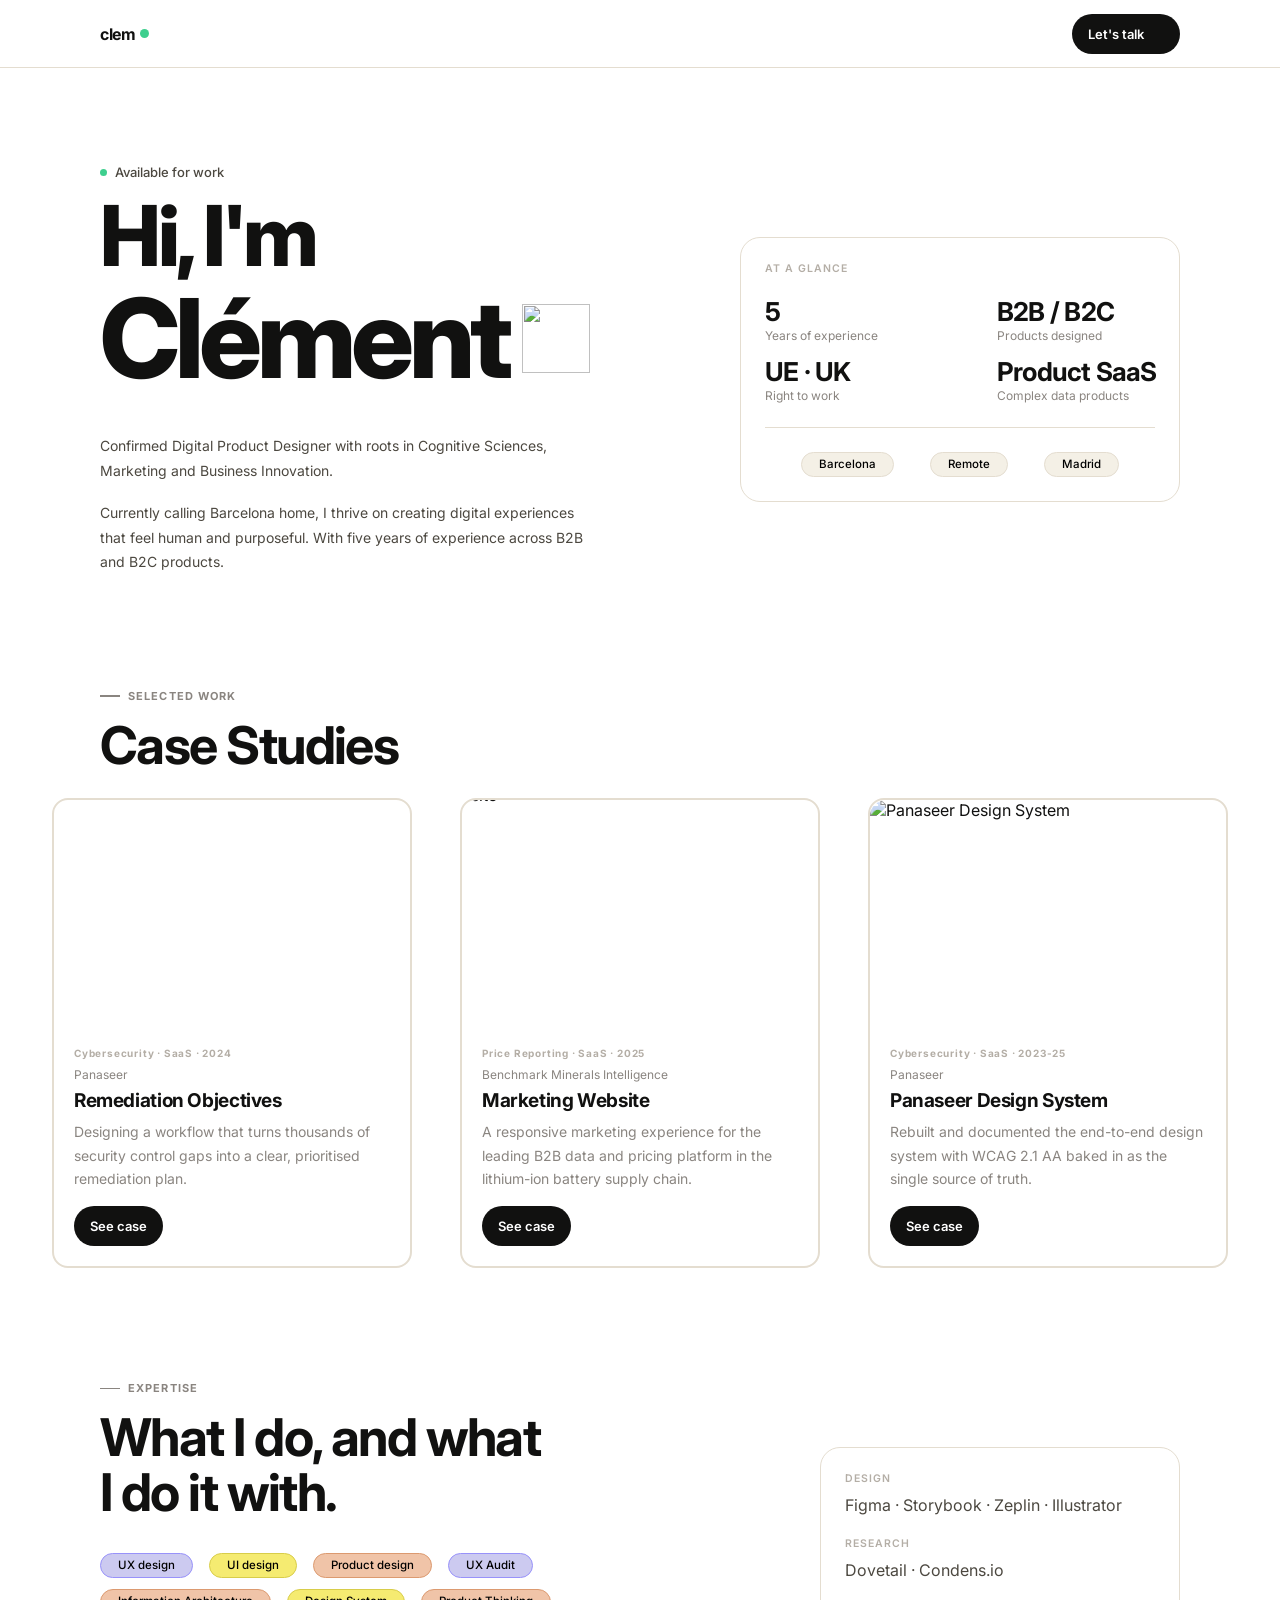
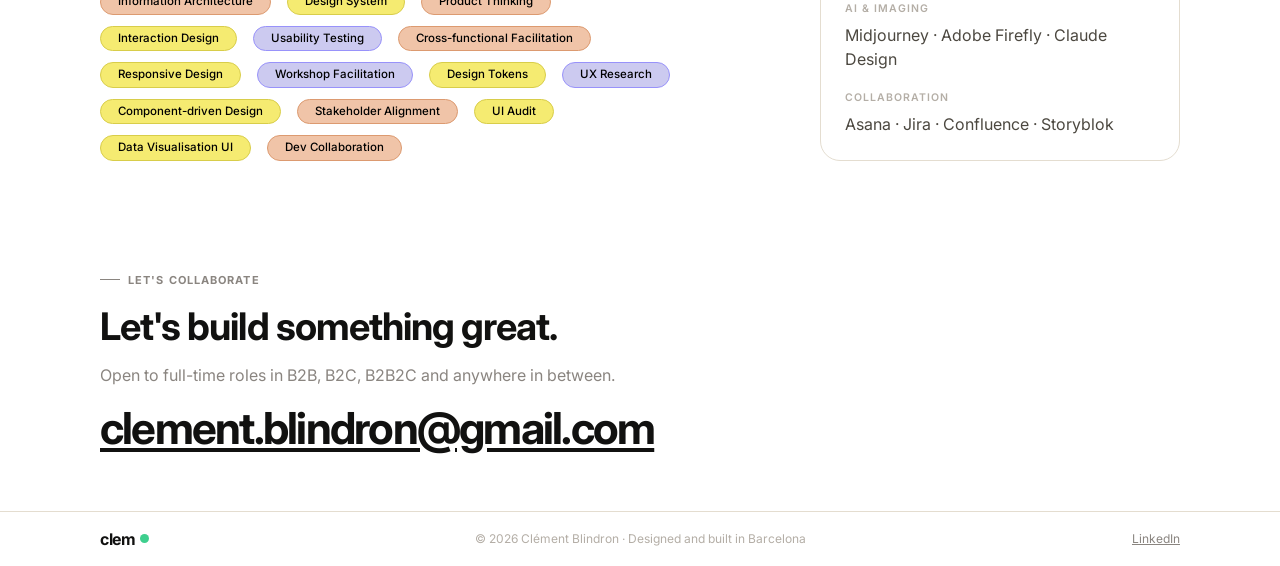
==== index.html @ 83c7fe46 "updates" ====
<!DOCTYPE html>
<html lang="en">
<head>
  <meta charset="UTF-8" />
  <meta name="viewport" content="width=device-width, initial-scale=1.0" />
  <title>Clément Blindron · Product Designer</title>
  <meta name="description" content="Digital Product Designer with 5 years of experience in B2B/B2C products. Based in Barcelona, available for work." />
  <meta name="author" content="Clément Blindron" />
  <!-- OG -->
  <meta property="og:title" content="Clément Blindron · Product Designer" />
  <meta property="og:description" content="Digital Product Designer with roots in Cognitive Sciences, Marketing and Business Innovation." />
  <meta property="og:type" content="website" />
  <link rel="preconnect" href="https://fonts.googleapis.com" />
  <link rel="preconnect" href="https://fonts.gstatic.com" crossorigin />
  <link rel="stylesheet" href="style.css" />
  <style>
    /* ── PAGE-SPECIFIC: HOMEPAGE ──────────────────────────── */

    /* ── HERO 1 ─────────────────────────────────────────── */
    .hero-1 {
      width: 100%;
      display: flex;
      justify-content: center;
      align-items: center;
      padding: 96px var(--pad-h) 56px;
    }
    .hero-1-content {
      display: flex;
      align-items: center;
      gap: 142px;
      width: 100%;
      max-width: var(--max-w);
    }
    .hero-1-text {
      display: flex;
      flex-direction: column;
      gap: 48px;
      max-width: 498px;
      min-width: 498px;
      flex-shrink: 0;
    }
    .hero-name-block {
      display: flex;
      flex-direction: column;
      gap: 17px;
    }
    .hero-hi {
      font-size: 84px;
      font-weight: 800;
      letter-spacing: -3.4px;
      line-height: 0.92;
      color: var(--text-primary);
    }
    .hero-name-row {
      display: flex;
      align-items: center;
      gap: 8px; /* Figma: gap-[8px] at desktop + 1280px (nodes 334:1653, 55:575) */
    }
    .hero-name {
      font-size: 110px;
      font-weight: 800;
      letter-spacing: -5px;
      line-height: 0.86;
      color: var(--text-primary);
    }
    .hero-body {
      display: flex;
      flex-direction: column;
      gap: 17px;
      font-size: 14px;
      font-weight: 400;
      line-height: 1.78;
      color: var(--text-secondary);
    }

    /* ── HERO 2: CASE STUDIES ──────────────────────────────── */
    .hero-2 {
      width: 100%;
      display: flex;
      justify-content: center;
      align-items: center;
      padding: var(--pad-v) var(--pad-h);
      min-height: 694px;
    }
    .hero-2-content {
      display: flex;
      flex-direction: column;
      gap: 16px;
      width: 100%;
      max-width: var(--max-w);
    }
    .section-title-large {
      font-size: 52px;
      font-weight: 700;
      letter-spacing: -1.56px;
      line-height: 1.05;
      color: var(--text-primary);
    }
    .case-studies-cards {
      display: flex;
      gap: 48px;
      align-items: flex-start;
      flex-wrap: nowrap;     /* 3 cards on one row at desktop */
      margin-top: 8px;
      /* Bleed the 1176px card row (3×360 + 2×48) symmetrically
         beyond the 1080px text max-width — matches Figma layout */
      margin-left: -48px;
      margin-right: -48px;
    }

    /* ── HERO 3: EXPERTISE ─────────────────────────────────── */
    .hero-3 {
      width: 100%;
      display: flex;
      justify-content: center;
      align-items: flex-end;
      padding: var(--pad-v) var(--pad-h);
      min-height: 457px;
    }
    .hero-3-content {
      display: flex;
      align-items: flex-end;
      justify-content: space-between;
      gap: 48px;
      flex-wrap: wrap;
      width: 100%;
      max-width: var(--max-w);
    }
    .expertise-left {
      display: flex;
      flex-direction: column;
      gap: 32px;
      max-width: 600px;
      min-width: 360px;
      flex: 1 0 0;
    }
    .expertise-title-block {
      display: flex;
      flex-direction: column;
      gap: 16px;
    }
    .expertise-heading {
      font-size: 52px;
      font-weight: 700;
      letter-spacing: -1.56px;
      line-height: 1.05;
      color: var(--text-primary);
    }
    .chips-cluster {
      display: flex;
      flex-wrap: wrap;
      gap: 11px 16px;
    }

    /* ── HERO 4: CTA ───────────────────────────────────────── */
    .hero-4 {
      width: 100%;
      display: flex;
      justify-content: center;
      align-items: center;
      padding: var(--pad-v) var(--pad-h);
      min-height: 291px;
      background: var(--bg);
    }
    .hero-4-content {
      display: flex;
      flex-direction: column;
      gap: 16px;
      max-width: 1081px;
      width: 100%;
    }
    .hero-cta-heading {
      font-size: 38px;
      font-weight: 700;
      letter-spacing: -0.95px;
      color: var(--text-primary);
    }
    .hero-cta-sub {
      font-size: 16px;
      font-weight: 400;
      color: var(--text-muted);
    }
    .hero-cta-email {
      font-size: 44px;
      font-weight: 700;
      letter-spacing: -1.76px;
      color: var(--text-primary);
      text-decoration: underline;
      text-underline-offset: 4px;
      transition: opacity 0.2s;
    }
    .hero-cta-email:hover { opacity: 0.65; }

    /* ── 768px — case study cards: horizontal scroll carousel ─ */
    /* Figma: 3 cards × 360px + 2 gaps × 48px = 1176px total   */
    /* Bleed-scroll: cards overflow section padding on both ends */
    @media (max-width: 768px) {
      .hero-2 { overflow-x: hidden; }
      .case-studies-cards {
        flex-direction: row !important;
        flex-wrap: nowrap !important;
        width: auto !important;
        margin-left:  calc(-1 * var(--pad-h)) !important;
        margin-right: calc(-1 * var(--pad-h)) !important;
        padding: 0 var(--pad-h) 8px !important;
        overflow-x: auto !important;
        -webkit-overflow-scrolling: touch;
        scrollbar-width: none;
        gap: 48px !important;
      }
      .case-studies-cards::-webkit-scrollbar { display: none; }
      .project-card {
        flex: 0 0 360px !important;
        width: 360px !important;
        min-width: unset !important;
        max-width: unset !important;
      }
    }

    /* ── ≤600px — reset cards back to stacked column (mobile) ─ */
    @media (max-width: 600px) {
      .hero-2 { overflow-x: visible; }
      .case-studies-cards {
        flex-direction: column !important;
        flex-wrap: wrap !important;
        overflow-x: visible !important;
        margin-left: 0 !important;
        margin-right: 0 !important;
        padding: 0 !important;
        gap: 48px !important; /* Figma node 145:4066 */
      }
      .project-card {
        flex: none !important;
        width: 100% !important;
        min-width: unset !important;
        max-width: 100% !important;
      }
    }

    /* ── Tablet overrides ──────────────────────────────────── */
    @media (max-width: 1024px) {
      .hero-1 { padding: 64px var(--pad-h) 48px; }
      .hero-1-content { flex-direction: column; gap: 40px; }
      .hero-1-text { max-width: 100%; min-width: unset; flex-shrink: 1; }
      .hero-hi  { font-size: 64px; }
      .hero-name { font-size: 80px; }
      /* max-width 440px — not screen-wide (Figma 768px spec) */
      .glance-card { width: 100%; max-width: 440px; min-width: 360px; }
      .hero-2, .hero-3, .hero-4 { min-height: unset; }
      .hero-3-content { flex-direction: column; align-items: flex-start; }
      .expertise-left { max-width: 100%; }
      /* max-width 440px — not screen-wide (Figma 768px spec) */
      .skills-card { width: 100%; max-width: 440px; min-width: 360px; }
      .expertise-heading { font-size: 38px; }
      .section-title-large { font-size: 38px; }
      /* CTA section — matches Figma tablet node (280-6078) */
      .hero-cta-heading { font-size: 28px; }
      .hero-cta-email   { font-size: 28px; letter-spacing: -1.12px; }
    }

    @media (max-width: 600px) {
      .hero-1 { padding: 48px 24px 40px; }
      .hero-2, .hero-3, .hero-4 { padding-left: 24px; padding-right: 24px; }
      .hero-hi  { font-size: 48px; letter-spacing: -2px; }
      .hero-name { font-size: 64px; letter-spacing: -3px; }
      .hero-cta-email { font-size: 24px; letter-spacing: -1.76px; }
      .hero-cta-heading { font-size: 28px; }
      .section-title-large { font-size: 32px; }
      .expertise-heading { font-size: 32px; }
    }

    /* ── Phone (≤ 402px) — CTA heading matches email at 24px ─ */
    /* Figma node 145:4137 */
    @media (max-width: 402px) {
      .hero-cta-heading { font-size: 24px; letter-spacing: -0.95px; }
      .hero-cta-email   { font-size: 24px; letter-spacing: -1.76px; }
    }

    /* ── Hero name — full vs short (Figma: "Clem" at ≤768px) ── */
    .hero-name-short { display: none; }
    @media (max-width: 768px) {
      .hero-name-long  { display: none; }
      .hero-name-short { display: inline; }
      /* Tighter gap at tablet/mobile — Figma nodes 145:4027, 280:5970: gap-[16px] */
      .hero-name-row { gap: 16px; }
      /* Extra pt-16px wrapper present in Figma at tablet/mobile — node 457:9919 */
      .hero-online { padding-top: calc(22.857px + 16px); }
    }

    /* ── Hero Online indicator — image-based component ──────── */
    /* Figma: 80×80px container, p-22.857px, inner image 68.571px */
    /* Nodes 334:1653 (desktop), 55:575 (1280), 145:4027 (tablet), 280:5970 (mobile) */
    @keyframes hero-online-pulse {
      0%, 100% { opacity: 1;    transform: scale(1); }
      50%       { opacity: 0.85; transform: scale(1.04); }
    }
    .hero-online {
      width: 80px;
      height: 80px;
      padding: 22.857px;
      display: flex;
      align-items: center;
      justify-content: center;
      flex-shrink: 0;
      animation: hero-online-pulse 2.5s ease-in-out infinite;
    }
    .hero-online__inner {
      position: relative;
      width: 68.571px;
      height: 68.571px;
      flex-shrink: 0;
    }
    .hero-online__inner img {
      position: absolute;
      inset: 0;
      width: 100%;
      height: 100%;
      display: block;
      max-width: none;
    }
  </style>
</head>
<body>
  <div class="page-wrapper">

    <!-- ═══════════════════════════════════════════════════ HEADER -->
    <header class="site-header">
      <div class="header-inner">
        <a href="index.html" class="logo">
          clem
          <span class="logo-dot" aria-hidden="true"></span>
        </a>
        <a href="mailto:clement.blindron@gmail.com" class="btn-cta">
          Let's talk
          <img class="arrow-icon" src="https://www.figma.com/api/mcp/asset/349dc878-f32c-4fcf-86f8-975a71416065" alt="" aria-hidden="true" />
        </a>
      </div>
    </header>

    <!-- ═══════════════════════════════════════════════ HERO 1 -->
    <section class="hero-1" aria-label="Introduction">
      <div class="hero-1-content">

        <!-- Left: Name + bio -->
        <div class="hero-1-text">
          <div class="hero-name-block">
            <div class="available-dot">
              <span class="available-dot__circle" aria-hidden="true"></span>
              <span class="available-dot__text">Available for work</span>
            </div>
            <p class="hero-hi">Hi, I'm</p>
            <div class="hero-name-row">
              <h1 class="hero-name" aria-label="Clément">
                <span class="hero-name-long"  aria-hidden="true">Clément</span><span class="hero-name-short" aria-hidden="true">Clem</span>
              </h1>
              <div class="hero-online" aria-hidden="true">
                <div class="hero-online__inner">
                  <img src="https://www.figma.com/api/mcp/asset/9937507d-0aaf-481f-8093-10424ef861a6" alt="" />
                </div>
              </div>
            </div>
          </div>
          <div class="hero-body">
            <p>Confirmed Digital Product Designer with roots in Cognitive Sciences, Marketing and Business Innovation.</p>
            <p>Currently calling Barcelona home, I thrive on creating digital experiences that feel human and purposeful. With five years of experience across B2B and B2C products.</p>
          </div>
        </div>

        <!-- Right: At a glance card -->
        <div class="glance-card" role="complementary" aria-label="At a glance">
          <div>
            <p class="glance-card__label">At a glance</p>
          </div>
          <div class="glance-card__stats">
            <div>
              <div class="glance-stat">
                <span class="glance-stat__value">5</span>
                <span class="glance-stat__label">Years of experience</span>
              </div>
              <div class="glance-stat glance-stat--wide" style="margin-top:16px;">
                <span class="glance-stat__value">UE · UK</span>
                <span class="glance-stat__label">Right to work</span>
              </div>
            </div>
            <div>
              <div class="glance-stat">
                <span class="glance-stat__value">B2B / B2C</span>
                <span class="glance-stat__label">Products designed</span>
              </div>
              <div class="glance-stat" style="margin-top:16px; width:158px;">
                <span class="glance-stat__value">Product SaaS</span>
                <span class="glance-stat__label">Complex data products</span>
              </div>
            </div>
          </div>
          <div class="glance-card__divider" aria-hidden="true"></div>
          <div class="glance-card__locations">
            <span class="chip chip--neutral">Barcelona</span>
            <span class="chip chip--neutral">Remote</span>
            <span class="chip chip--neutral">Madrid</span>
          </div>
        </div>

      </div>
    </section>

    <!-- ════════════════════════════════════════════ HERO 2: CASE STUDIES -->
    <section class="hero-2" aria-label="Case studies">
      <div class="hero-2-content">
        <div class="section-label">
          <span class="rule" aria-hidden="true"></span>
          <span>Selected Work</span>
        </div>
        <h2 class="section-title-large">Case Studies</h2>
        <div class="case-studies-cards">

          <!-- Card 1: Remediation Objectives -->
          <a href="remediation.html" class="project-card" aria-label="View Remediation Objectives case study">
            <div class="project-card__thumb project-card__thumb--zoom-rem">
              <img src="https://www.figma.com/api/mcp/asset/09cb75fc-0529-451d-9caa-139558b177b0"
                   alt="Remediation Objectives — Panaseer dashboard UI" loading="lazy" />
            </div>
            <div class="project-card__body">
              <p class="project-card__tag">Cybersecurity · SaaS · 2024</p>
              <p class="project-card__company">Panaseer</p>
              <h3 class="project-card__title">Remediation Objectives</h3>
              <p class="project-card__desc">Designing a workflow that turns thousands of security control gaps into a clear, prioritised remediation plan.</p>
              <div class="project-card__cta">
                <span class="btn-see-case">See case</span>
              </div>
            </div>
          </a>

          <!-- Card 2: BMI Marketing Website -->
          <a href="bmi.html" class="project-card" aria-label="View Benchmark Mineral Intelligence case study">
            <div class="project-card__thumb project-card__thumb--zoom-bmi">
              <img src="https://www.figma.com/api/mcp/asset/4e9725f4-896f-419d-b420-4db07662e819"
                   alt="Benchmark Mineral Intelligence — marketing website" loading="lazy" />
            </div>
            <div class="project-card__body">
              <p class="project-card__tag">Price Reporting · SaaS · 2025</p>
              <p class="project-card__company">Benchmark Minerals Intelligence</p>
              <h3 class="project-card__title">Marketing Website</h3>
              <p class="project-card__desc">A responsive marketing experience for the leading B2B data and pricing platform in the lithium-ion battery supply chain.</p>
              <div class="project-card__cta">
                <span class="btn-see-case">See case</span>
              </div>
            </div>
          </a>

          <!-- Card 3: Panaseer Design System -->
          <a href="#" class="project-card" aria-label="Panaseer Design System — coming soon">
            <div class="project-card__thumb">
              <img src="https://www.figma.com/api/mcp/asset/70d9cff3-1306-4cf8-af7f-ea0b4b6aa13c"
                   alt="Panaseer Design System" loading="lazy" />
            </div>
            <div class="project-card__body">
              <p class="project-card__tag">Cybersecurity · SaaS · 2023-25</p>
              <p class="project-card__company">Panaseer</p>
              <h3 class="project-card__title">Panaseer Design System</h3>
              <p class="project-card__desc">Rebuilt and documented the end-to-end design system with WCAG 2.1 AA baked in as the single source of truth.</p>
              <div class="project-card__cta">
                <span class="btn-see-case">See case</span>
              </div>
            </div>
          </a>

        </div>
      </div>
    </section>

    <!-- ════════════════════════════════════════════ HERO 3: EXPERTISE -->
    <section class="hero-3" aria-label="Expertise and skills">
      <div class="hero-3-content expertise-content">

        <!-- Left: Title + Chips -->
        <div class="expertise-left">
          <div class="expertise-title-block">
            <div class="section-label">
              <span class="rule" aria-hidden="true"></span>
              <span>Expertise</span>
            </div>
            <h2 class="expertise-heading">What I do, and what<br>I do it with.</h2>
          </div>
          <div class="chips-cluster" role="list" aria-label="Skills">
            <span class="chip chip--purple" role="listitem">UX design</span>
            <span class="chip chip--yellow" role="listitem">UI design</span>
            <span class="chip chip--orange" role="listitem">Product design</span>
            <span class="chip chip--purple" role="listitem">UX Audit</span>
            <span class="chip chip--orange" role="listitem">Information Architecture</span>
            <span class="chip chip--yellow" role="listitem">Design System</span>
            <span class="chip chip--orange" role="listitem">Product Thinking</span>
            <span class="chip chip--yellow" role="listitem">Interaction Design</span>
            <span class="chip chip--purple" role="listitem">Usability Testing</span>
            <span class="chip chip--orange" role="listitem">Cross-functional Facilitation</span>
            <span class="chip chip--yellow" role="listitem">Responsive Design</span>
            <span class="chip chip--purple" role="listitem">Workshop Facilitation</span>
            <span class="chip chip--yellow" role="listitem">Design Tokens</span>
            <span class="chip chip--purple" role="listitem">UX Research</span>
            <span class="chip chip--yellow" role="listitem">Component-driven Design</span>
            <span class="chip chip--orange" role="listitem">Stakeholder Alignment</span>
            <span class="chip chip--yellow" role="listitem">UI Audit</span>
            <span class="chip chip--yellow" role="listitem">Data Visualisation UI</span>
            <span class="chip chip--orange" role="listitem">Dev Collaboration</span>
          </div>
        </div>

        <!-- Right: Tools card -->
        <div class="skills-card" role="complementary" aria-label="Design tools">
          <div class="skills-card__group">
            <p class="skills-card__group-label">Design</p>
            <p class="skills-card__group-value">Figma · Storybook · Zeplin · Illustrator</p>
          </div>
          <div class="skills-card__group">
            <p class="skills-card__group-label">Research</p>
            <p class="skills-card__group-value">Dovetail · Condens.io</p>
          </div>
          <div class="skills-card__group">
            <p class="skills-card__group-label">AI &amp; Imaging</p>
            <p class="skills-card__group-value">Midjourney · Adobe Firefly · Claude Design</p>
          </div>
          <div class="skills-card__group">
            <p class="skills-card__group-label">Collaboration</p>
            <p class="skills-card__group-value">Asana · Jira · Confluence · Storyblok</p>
          </div>
        </div>

      </div>
    </section>

    <!-- ════════════════════════════════════════════ HERO 4: CTA -->
    <section class="hero-4" aria-label="Contact">
      <div class="hero-4-content">
        <div class="section-label">
          <span class="rule" aria-hidden="true"></span>
          <span>Let's Collaborate</span>
        </div>
        <p class="hero-cta-heading">Let's build something great.</p>
        <p class="hero-cta-sub">Open to full-time roles in B2B, B2C, B2B2C and anywhere in between.</p>
        <a href="mailto:clement.blindron@gmail.com" class="hero-cta-email">clement.blindron@gmail.com</a>
      </div>
    </section>

    <!-- ═══════════════════════════════════════════════════ FOOTER -->
    <footer class="site-footer">
      <div class="footer-inner">
        <div class="logo">
          clem
          <span class="logo-dot" aria-hidden="true"></span>
        </div>
        <p class="footer-copy">© 2026 Clément Blindron · Designed and built in Barcelona</p>
        <a href="https://www.linkedin.com/in/clement-blindron/" class="footer-link" target="_blank" rel="noopener noreferrer">LinkedIn</a>
      </div>
    </footer>

  </div><!-- /page-wrapper -->
</body>
</html>
---- style.css ----
/* ============================================================
   CLEMENT BLINDRON — PORTFOLIO 2026
   Shared Stylesheet · All pages
   ============================================================ */

/* ── Google Fonts ─────────────────────────────────────────── */
@import url('https://fonts.googleapis.com/css2?family=Inter:wght@300;400;500;600;700;800;900&family=Montserrat:wght@400;700&display=swap');

/* ── CSS Reset ────────────────────────────────────────────── */
*, *::before, *::after { box-sizing: border-box; margin: 0; padding: 0; }
html { -webkit-text-size-adjust: 100%; }
body { font-family: 'Inter', sans-serif; background: #fff; color: #111110; -webkit-font-smoothing: antialiased; }
img, video { display: block; max-width: 100%; }
a { color: inherit; text-decoration: none; }
button { border: none; background: none; cursor: pointer; font-family: inherit; }
ul, ol { list-style: none; }

/* ── Design Tokens ────────────────────────────────────────── */
:root {
  /* Base */
  --bg:          #ffffff;
  --bg-warm:     #f7f5f0;
  --bg-light:    #f8f8f8;
  --bg-chip:     #f4f0e6;
  --bg-dark:     #13151d;
  --bg-darker:   #201e26;
  --bg-code:     #242424;

  /* Text */
  --text-primary:   #111110;
  --text-secondary: #4c4840;
  --text-muted:     #8a8580;
  --text-faint:     #b4aea6;
  --text-white:     #ffffff;

  /* Borders */
  --border:        #e4ddd0;
  --border-light:  #e6e6e6;
  --border-medium: #e5e5e5;

  /* Accent */
  --color-gold:   #cea864;
  --color-blue:   #4f7eff;
  --blue-bg:      #e5ecff;
  --blue-border:  #6d94ff;
  --bmi-gold:     #fcbd00;

  /* Skill chips */
  --chip-purple-bg:     #cccaf0;
  --chip-purple-border: #9892fa;
  --chip-yellow-bg:     #f5eb71;
  --chip-yellow-border: #d8cd4a;
  --chip-orange-bg:     #f0c4a8;
  --chip-orange-border: #dc9a70;

  /* Typography */
  --font: 'Inter', sans-serif;
  --font-montserrat: 'Montserrat', sans-serif;

  /* Layout */
  --max-w:         1080px;
  --pad-h:         180px;
  --pad-v:         56px;
  --header-h:      68px;
  --footer-h:      55px;

  /* Animation */
  --ease-card:     cubic-bezier(0.4, 0, 0.2, 1);
  --dur-card:      2s;
}

/* ── Shared Layout ────────────────────────────────────────── */
.page-wrapper {
  display: flex;
  flex-direction: column;
  min-height: 100vh;
  background: var(--bg);
}

.content-container {
  width: 100%;
  max-width: calc(var(--max-w) + var(--pad-h) * 2);
  margin: 0 auto;
  padding: 0 var(--pad-h);
}

.inner {
  max-width: var(--max-w);
  width: 100%;
  margin: 0 auto;
}

/* ── Section Label ────────────────────────────────────────── */
.section-label {
  display: flex;
  align-items: center;
  gap: 8px;
}
.section-label .rule {
  width: 20px;
  height: 1.5px;
  background: var(--text-muted);
  flex-shrink: 0;
}
.section-label span {
  font-size: 11px;
  font-weight: 700;
  letter-spacing: 1.1px;
  color: var(--text-muted);
  text-transform: uppercase;
}

/* ── HEADER ──────────────────────────────────────────────── */
.site-header {
  position: sticky;
  top: 0;
  z-index: 100;
  width: 100%;
  height: var(--header-h);
  background: var(--bg);
  border-bottom: 1px solid var(--border);
  display: flex;
  align-items: center;
  justify-content: center;
  padding: 0 var(--pad-h);
}
.header-inner {
  display: flex;
  align-items: center;
  justify-content: space-between;
  width: 100%;
  max-width: 1080px;
}
.logo {
  display: flex;
  align-items: center;
  gap: 4px;
  font-size: 16px;
  font-weight: 700;
  letter-spacing: -0.32px;
  color: var(--text-primary);
  text-decoration: none;
}
@keyframes dot-pulse {
  0%   { box-shadow: 0 0 0 0   rgba(62, 207, 142, 0.55); }
  65%  { box-shadow: 0 0 0 6px rgba(62, 207, 142, 0.00); }
  100% { box-shadow: 0 0 0 0   rgba(62, 207, 142, 0.00); }
}

.logo-dot {
  width: 9px;
  height: 9px;
  border-radius: 50%;
  background: #3ecf8e; /* teal green — Figma Online indicator Default: size-[9px] */
  flex-shrink: 0;
  animation: dot-pulse 2s ease-out infinite;
}

/* ── CTA Button ──────────────────────────────────────────── */
.btn-cta {
  display: inline-flex;
  align-items: center;
  gap: 4px;
  height: 40px;
  padding: 8px 16px;
  background: var(--text-primary);
  color: #fff;
  font-size: 13px;
  font-weight: 600;
  border-radius: 48px;
  text-decoration: none;
  white-space: nowrap;
  transition: opacity 0.2s;
}
.btn-cta:hover { opacity: 0.85; }
.btn-cta svg { flex-shrink: 0; }

/* Arrow icon in CTA */
.btn-cta .arrow-icon {
  width: 16px;
  height: 16px;
}

/* ── FOOTER ──────────────────────────────────────────────── */
.site-footer {
  width: 100%;
  height: var(--footer-h);
  background: var(--bg);
  border-top: 1px solid var(--border);
  display: flex;
  align-items: center;
  justify-content: center;
  padding: 0 var(--pad-h);
}
.footer-inner {
  display: flex;
  align-items: center;
  justify-content: space-between;
  width: 100%;
  max-width: var(--max-w);
}
.footer-copy {
  font-size: 12px;
  color: var(--text-faint);
}
.footer-link {
  font-size: 12px;
  color: var(--text-muted);
  text-decoration: underline;
}
.footer-link:hover { color: var(--text-primary); }

/* ── Project Card (Homepage) ──────────────────────────────── */
.project-card {
  display: flex;
  flex-direction: column;
  width: 360px;
  min-width: 360px;
  max-width: 360px;
  border: 2px solid var(--border);
  border-radius: 16px;
  background: var(--bg);
  overflow: hidden;
  text-decoration: none;
  transition: transform 0.25s, box-shadow 0.25s;
  flex-shrink: 0;
}
.project-card:hover {
  transform: translateY(-4px);
  box-shadow: 0 12px 32px rgba(17,17,16,0.08);
}
.project-card__thumb {
  width: 100%;
  height: 231px;
  position: relative;
  overflow: hidden;
  flex-shrink: 0;
  border-radius: 16px 16px 0 0;
}
.project-card__thumb img {
  width: 100%;
  height: 100%;
  object-fit: cover;
  display: block;
}
/* Zoom variant — Remediation card (node 87-953) */
.project-card__thumb--zoom-rem img {
  position: absolute;
  width: 109.51%;
  height: 133.43%;
  max-width: none;
  left: -4.76%;
  top: -22.51%;
}
/* Zoom variant — BMI card (node 87-953) */
.project-card__thumb--zoom-bmi img {
  position: absolute;
  width: 112.88%;
  height: 130.74%;
  max-width: none;
  left: -6.44%;
  top: -15.15%;
}
.project-card__body {
  display: flex;
  flex-direction: column;
  gap: 8px;
  padding: 0 20px 20px;
}
.project-card__tag {
  font-size: 10px;
  font-weight: 700;
  letter-spacing: 0.8px;
  color: var(--text-faint);
  margin-top: 16px;
}
.project-card__company {
  font-size: 12px;
  font-weight: 400;
  color: var(--text-muted);
}
.project-card__title {
  font-size: 19px;
  font-weight: 700;
  letter-spacing: -0.38px;
  line-height: 1.2;
  color: var(--text-primary);
}
.project-card__desc {
  font-size: 14px;
  font-weight: 400;
  line-height: 1.65;
  color: var(--text-muted);
}
.project-card__cta {
  margin-top: 8px;
}
.btn-see-case {
  display: inline-flex;
  align-items: center;
  height: 40px;
  padding: 8px 16px;
  background: var(--text-primary);
  color: #fff;
  font-size: 13px;
  font-weight: 600;
  border-radius: 48px;
  transition: opacity 0.2s;
}
.btn-see-case:hover { opacity: 0.85; }

/* ── Skill Chips ──────────────────────────────────────────── */
.chip {
  display: inline-flex;
  align-items: center;
  justify-content: center;
  padding: 6px 17px;
  border-radius: 70px;
  font-size: 11.5px;
  font-weight: 500;
  white-space: nowrap;
  line-height: 1;
}
.chip--neutral { background: var(--bg-chip); border: 1px solid var(--border); color: #000; }
.chip--purple  { background: var(--chip-purple-bg); border: 1px solid var(--chip-purple-border); color: #000; }
.chip--yellow  { background: var(--chip-yellow-bg); border: 1px solid var(--chip-yellow-border); color: #000; }
.chip--orange  { background: var(--chip-orange-bg); border: 1px solid var(--chip-orange-border); color: #000; }

/* ── At a Glance Card ────────────────────────────────────── */
.glance-card {
  background: var(--bg);
  border: 1px solid var(--border);
  border-radius: 20px;
  padding: 24px;
  display: flex;
  flex-direction: column;
  gap: 24px;
  max-width: 440px;
  min-width: 360px;
  flex: 1 0 0;
}
.glance-card__label {
  font-size: 10.5px;
  font-weight: 600;
  letter-spacing: 1px;
  color: var(--text-faint);
  text-transform: uppercase;
}
.glance-card__stats {
  display: flex;
  justify-content: space-between;
}
.glance-stat {
  display: flex;
  flex-direction: column;
  gap: 3px;
  width: 120px;
}
.glance-stat--wide { width: 132px; }
.glance-stat__value {
  font-size: 26px;
  font-weight: 700;
  letter-spacing: -0.78px;
  color: var(--text-primary);
  line-height: 1;
  white-space: nowrap; /* prevent wrapping on short values like "Product SaaS" */
}
.glance-stat__label {
  font-size: 12px;
  font-weight: 400;
  color: var(--text-muted);
}
.glance-card__divider {
  width: 100%;
  height: 1px;
  background: var(--border);
}
.glance-card__locations {
  display: flex;
  align-items: center;
  justify-content: center;
  gap: 36px;
}

/* ── Skills Info Card ────────────────────────────────────── */
.skills-card {
  background: var(--bg);
  border: 1px solid var(--border);
  border-radius: 20px;
  padding: 24px;
  max-width: 440px;
  min-width: 360px;
  width: 360px;
}
.skills-card__group {
  display: flex;
  flex-direction: column;
  gap: 8px;
  margin-bottom: 20px;
}
.skills-card__group:last-child { margin-bottom: 0; }
.skills-card__group-label {
  font-size: 10.5px;
  font-weight: 600;
  letter-spacing: 1px;
  color: var(--text-faint);
  text-transform: uppercase;
}
.skills-card__group-value {
  font-size: 16px;
  font-weight: 400;
  color: var(--text-secondary);
  line-height: 1.5;
}

/* ── Case Study Header (dark) ────────────────────────────── */
.case-header {
  width: 100%;
  padding: 48px var(--pad-h) 0;
  display: flex;
  align-items: center;
  justify-content: center;
}
.case-header__inner {
  display: flex;
  align-items: center;
  justify-content: space-between;
  width: 100%;
  max-width: var(--max-w);
  height: 212px;
}
.case-header__text { display: flex; flex-direction: column; flex-shrink: 0; }
.case-header__meta {
  font-size: 14px;
  font-weight: 400;
  opacity: 0.45;
  letter-spacing: 0.56px;
  color: #fff;
  margin-bottom: 4px;
}
.case-header__title {
  font-size: 48px;
  font-weight: 700;
  color: #fff;
  line-height: 1.1;
  max-width: 559px;
}
.case-header__subtitle {
  font-size: 16px;
  font-weight: 400;
  opacity: 0.6;
  line-height: 1.7;
  color: #fff;
  max-width: 559px;
  margin-top: 8px;
}
.case-header__thumb {
  flex-shrink: 0;
  width: 374px;
  height: 232px;
  overflow: hidden;
  border-radius: 8px;
}
.case-header__thumb img {
  width: 100%;
  height: 100%;
  object-fit: cover;
}

/* ── Meta Bar ────────────────────────────────────────────── */
.meta-bar {
  width: 100%;
  background: var(--bg-light);
  border-bottom: 1px solid var(--border-medium);
  padding: 24px var(--pad-h);
  display: flex;
  justify-content: center;
}
.meta-bar__inner {
  display: flex;
  align-items: flex-start;
  justify-content: space-between;
  width: 100%;
  max-width: var(--max-w);
  gap: 24px;
}
.meta-item {
  display: flex;
  flex-direction: column;
  gap: 4px;
}
.meta-item__label {
  font-size: 11px;
  font-weight: 400;
  letter-spacing: 0.88px;
  color: #888;
  text-transform: uppercase;
}
.meta-item__value {
  font-size: 13px;
  font-weight: 700;
  color: #1a1a1a;
  line-height: 1.4;
}

/* ── Case Section ────────────────────────────────────────── */
.case-section {
  width: 100%;
  padding: var(--pad-v) var(--pad-h);
  display: flex;
  flex-direction: column;
  align-items: center;
}
.case-section--warm { background: var(--bg-warm); }
.case-section--dark { background: var(--bg-dark); }
.case-section--darker { background: var(--bg-darker); }
.case-section--code { background: var(--bg-code); }
.case-section__inner {
  width: 100%;
  max-width: var(--max-w);
}

/* ── Section Heading ────────────────────────────────────── */
.section-heading {
  display: flex;
  flex-direction: column;
  gap: 16px;
  margin-bottom: 32px;
}
.section-heading--sm { margin-bottom: 24px; }
.section-heading h2 {
  font-size: 32px;
  font-weight: 800;
  letter-spacing: -0.48px;
  line-height: 1.2;
  color: #1a1a1a;
}
.section-heading h2.dark { color: #fff; }
.section-heading p {
  font-size: 16px;
  font-weight: 400;
  line-height: 1.7;
  color: #444;
  max-width: 800px;
}
.section-heading p.dark { color: rgba(255,255,255,0.75); }
.section-heading__spacer { height: 16px; }

/* ── Carousel (Expandable Cards) ─────────────────────────── */
.carousel {
  display: flex;
  gap: 16px;
  align-items: flex-start;
  width: 100%;
}

.carousel-card {
  background: var(--bg);
  border: 1px solid var(--border-light);
  border-radius: 12px;
  overflow: hidden;
  flex: 1 0 0;
  min-width: 258px;
  max-width: 360px;
  cursor: pointer;
  transition: box-shadow 0.3s;
  position: relative;
}
.carousel-card:hover { box-shadow: 0 4px 16px rgba(0,0,0,0.07); }
.carousel-card.is-open {
  max-width: 632px;
  flex: 2 0 0;
}

/* Card header (always visible) */
.carousel-card__header {
  padding: 24px 16px 0;
}
.carousel-card__num {
  font-size: 32px;
  font-weight: 800;
  line-height: 1;
  color: var(--color-blue);
  margin-bottom: 10px;
}
.carousel-card__title {
  font-size: 15px;
  font-weight: 700;
  color: #1a1a1a;
  margin-bottom: 10px;
  white-space: nowrap;
}
.carousel-card__desc {
  font-size: 12px;
  font-weight: 400;
  line-height: 1.55;
  color: #737373;
  /* collapsed: show only ~3 lines */
  display: -webkit-box;
  -webkit-line-clamp: 4;
  -webkit-box-orient: vertical;
  overflow: hidden;
  transition: -webkit-line-clamp var(--dur-card) var(--ease-card);
}
.carousel-card.is-open .carousel-card__desc {
  -webkit-line-clamp: unset;
  overflow: visible;
}
.carousel-card__toggle {
  display: flex;
  justify-content: flex-end;
  padding: 10px 16px 16px;
}
.carousel-card__plus {
  width: 22px;
  height: 22px;
  flex-shrink: 0;
  position: relative;
  border-radius: 50%;
  background: #111110;
  display: flex;
  align-items: center;
  justify-content: center;
  transition: transform var(--dur-card) var(--ease-card), background 0.3s;
}
.carousel-card__plus::before,
.carousel-card__plus::after {
  content: '';
  position: absolute;
  background: #fff;
  border-radius: 2px;
}
.carousel-card__plus::before { width: 10px; height: 1.5px; }
.carousel-card__plus::after  { width: 1.5px; height: 10px; }
.carousel-card.is-open .carousel-card__plus {
  transform: rotate(45deg);
}

/* Expandable content area */
.carousel-card__expand {
  display: grid;
  grid-template-rows: 0fr;
  transition: grid-template-rows var(--dur-card) var(--ease-card);
  overflow: hidden;
}
.carousel-card.is-open .carousel-card__expand {
  grid-template-rows: 1fr;
}
.carousel-card__expand-inner {
  overflow: hidden;
  padding: 0 16px;
  opacity: 0;
  transform: translateY(8px);
  transition: opacity var(--dur-card) var(--ease-card), transform var(--dur-card) var(--ease-card);
}
.carousel-card.is-open .carousel-card__expand-inner {
  opacity: 1;
  transform: translateY(0);
  padding-bottom: 24px;
}
.carousel-card__expand-inner img {
  width: 100%;
  border-radius: 8px;
  border: 1px solid var(--border-light);
  margin-bottom: 16px;
  display: block;
}
.carousel-card__expand-inner img:last-child { margin-bottom: 0; }

/* Crazy 8s card images */
.crazy8-grid {
  display: flex;
  flex-wrap: wrap;
  gap: 27px;
}
.crazy8-img-wrap {
  width: 277.75px;
  border-radius: 32px;
  overflow: hidden;
  background: #f8f8f8;
  aspect-ratio: 273/200;
  flex-shrink: 0;
}
.crazy8-img-wrap img {
  width: 100%;
  height: 100%;
  object-fit: cover;
  border: none;
  border-radius: 0;
  margin: 0;
}

/* Perspectives cards inside Crazy 8s */
.perspectives-label {
  font-size: 14px;
  font-weight: 700;
  color: #1a1a1a;
  text-decoration: underline;
  line-height: 1.55;
  margin: 24px 0 16px;
}
.perspective-card {
  background: var(--blue-bg);
  border: 1px solid var(--blue-border);
  border-radius: 14px;
  padding: 16px 24px;
  margin-bottom: 16px;
}
.perspective-card:last-child { margin-bottom: 0; }
.perspective-card__header {
  display: flex;
  align-items: center;
  gap: 8px;
  margin-bottom: 8px;
}
.perspective-card__icon {
  width: 20px;
  height: 20px;
  border-radius: 100px;
  background: #90a9ec;
  display: flex;
  align-items: center;
  justify-content: center;
  font-size: 10px;
  flex-shrink: 0;
}
.perspective-card__title {
  font-size: 16px;
  font-weight: 700;
  color: #1a1a1a;
}
.perspective-card__text {
  font-size: 14px;
  font-weight: 400;
  line-height: 1.7;
  color: #333;
}

/* ── Result Cards ────────────────────────────────────────── */
.result-cards {
  display: flex;
  gap: 17px;
  width: 100%;
}
.result-card {
  flex: 1 0 0;
  min-width: 258px;
  max-width: 360px;
  background: var(--bg);
  border: 1px solid var(--border-light);
  border-radius: 12px;
  padding: 24px 16px;
  display: flex;
  flex-direction: column;
  gap: 8px;
  align-items: center;
  text-align: center;
}
.result-card__value {
  font-size: 32px;
  font-weight: 800;
  line-height: 1;
  color: var(--color-gold);
}
.result-card__title {
  font-size: 15px;
  font-weight: 700;
  color: #1a1a1a;
}
.result-card__desc {
  font-size: 12px;
  font-weight: 400;
  line-height: 1.55;
  color: #737373;
}

/* ── Browser Mockup ──────────────────────────────────────── */
.browser-frame {
  width: 100%;
  border: 2px solid #000;
  border-radius: 12px;
  overflow: hidden;
  background: #242424;
}
.browser-frame__bar {
  height: 36px;
  background: #242424;
  display: flex;
  align-items: center;
  gap: 0;
  padding: 0 14px;
  flex-shrink: 0;
  position: relative;
}
.browser-frame__dots {
  display: flex;
  gap: 8px;
  z-index: 1;
}
.browser-frame__dot {
  width: 10px;
  height: 10px;
  border-radius: 5px;
}
.browser-frame__dot--red   { background: #ff5f57; }
.browser-frame__dot--amber { background: #febc2e; }
.browser-frame__dot--green { background: #28c840; }
.browser-frame__urlbar {
  position: absolute;
  left: 62px;
  right: 14px;
  height: 22px;
  background: #1a1a1a;
  border-radius: 5px;
  display: flex;
  align-items: center;
  padding: 0 10px;
  overflow: hidden;
}
.browser-frame__url {
  font-size: 11px;
  font-weight: 400;
  color: #fff;
  white-space: nowrap;
  overflow: hidden;
  text-overflow: ellipsis;
}
.browser-frame__content {
  width: 100%;
  overflow: hidden;
}
.browser-frame__content img {
  width: 100%;
  display: block;
  border-radius: 0;
  border: none;
  margin: 0;
}
.browser-frame__content--placeholder {
  background: #1e2030;
  min-height: 400px;
  display: flex;
  align-items: center;
  justify-content: center;
}

/* ── Stats Row ───────────────────────────────────────────── */
.stats-row {
  display: flex;
  gap: 48px;
  width: 100%;
}
.stat-item {
  display: flex;
  flex-direction: column;
  gap: 6px;
}
.stat-item__value {
  font-size: 40px;
  font-weight: 800;
  line-height: 1;
  color: var(--text-primary);
  letter-spacing: -1px;
}
.stat-item__label {
  font-size: 14px;
  font-weight: 400;
  color: var(--text-muted);
  line-height: 1.5;
  max-width: 200px;
}

/* ── Persona Cards ───────────────────────────────────────── */
.personas-grid {
  display: grid;
  grid-template-columns: 1fr 1fr;
  gap: 16px;
  width: 100%;
}
.persona-card {
  border-radius: 16px;
  padding: 20px 24px;
  display: flex;
  flex-direction: column;
  gap: 10px;
}
.persona-card--green {
  background: #e3f5ed;
  border: 1px solid #7ac9a3;
}
.persona-card--purple {
  background: var(--blue-bg);
  border: 1px solid var(--blue-border);
}
.persona-card__name {
  font-size: 15px;
  font-weight: 700;
  color: #1a1a1a;
}
.persona-card__role {
  font-size: 11px;
  font-weight: 600;
  color: var(--text-muted);
  letter-spacing: 0.5px;
  text-transform: uppercase;
}
.persona-card__quote {
  font-size: 13px;
  font-weight: 400;
  line-height: 1.65;
  color: #333;
  font-style: italic;
}

/* ── Before/After Toggle ─────────────────────────────────── */
.before-after {
  width: 100%;
  display: flex;
  flex-direction: column;
  gap: 24px;
}
.toggle-row {
  display: flex;
  justify-content: flex-end;
  padding-right: calc(50% - 0px);
}
.toggle-pill {
  display: inline-flex;
  border: 1px solid #000;
  border-radius: 32px;
  padding: 6px;
  gap: 0;
  background: #fff;
}
.toggle-pill button {
  font-size: 16px;
  font-weight: 600;
  width: 79px;
  height: 31px;
  border-radius: 32px;
  display: flex;
  align-items: center;
  justify-content: center;
  color: #13151d;
  transition: background 0.3s, color 0.3s;
}
.toggle-pill button.active {
  background: #1d1d1d;
  color: #fff;
}
.before-after-screens {
  position: relative;
  width: 100%;
}
.before-after-screen {
  width: 100%;
  border: 2px solid #000;
  border-radius: 16px;
  overflow: hidden;
  transition: opacity 0.5s, transform 0.5s;
}
.before-after-screen.hidden {
  display: none;
}
.before-after-screen img {
  width: 100%;
  display: block;
}

/* ── Design System Tabs ──────────────────────────────────── */
.ds-tabs {
  display: flex;
  justify-content: flex-end;
  margin-bottom: 24px;
}
.ds-tabs-pill {
  display: inline-flex;
  align-items: center;
  border: 1px solid #000;
  border-radius: 30px;
  padding: 8px;
  gap: 0;
  background: #fff;
}
.ds-tabs-pill button {
  font-size: 16px;
  font-weight: 600;
  color: #13151d;
  padding: 0 16px;
  height: 31px;
  border-radius: 24px;
  display: flex;
  align-items: center;
  justify-content: center;
  white-space: nowrap;
  transition: background 0.3s, color 0.3s;
}
.ds-tabs-pill button.active {
  background: #1d1d1d;
  color: #fff;
}
.ds-panels { position: relative; width: 100%; }
.ds-panel { display: none; gap: 48px; }
.ds-panel.active { display: flex; }
.ds-panel img { width: 100%; }
.ds-panel__caption {
  font-size: 12px;
  font-style: italic;
  font-weight: 300;
  line-height: 1.55;
  color: #000;
  margin-top: 10px;
}

/* ── Image Grid (2x2) ────────────────────────────────────── */
.img-grid-2x2 {
  display: grid;
  grid-template-columns: 1fr 1fr;
  gap: 16px;
  flex-shrink: 0;
  width: 371px;
  height: 371px;
}
.img-grid-2x2__cell {
  overflow: hidden;
  border-radius: 4px;
}
.img-grid-2x2__cell img {
  width: 100%;
  height: 100%;
  object-fit: cover;
}

/* ── Julius button ───────────────────────────────────────── */
.btn-julius {
  display: inline-flex;
  align-items: center;
  height: 40px;
  padding: 8px 12px 8px 16px;
  background: #111110;
  color: #fff;
  font-size: 13px;
  font-weight: 600;
  border-radius: 48px;
  gap: 4px;
  transition: opacity 0.2s;
}
.btn-julius:hover { opacity: 0.85; }
.btn-julius__figma-icon {
  width: 24px;
  height: 24px;
  display: flex;
  align-items: center;
  justify-content: center;
  padding: 4px;
}

/* ── Learning Cards ──────────────────────────────────────── */
.learnings-grid {
  display: grid;
  grid-template-columns: repeat(3, 1fr);
  gap: 24px;
  width: 100%;
}
.learning-card {
  display: flex;
  flex-direction: column;
  gap: 12px;
}
.learning-card__num {
  font-size: 32px;
  font-weight: 800;
  color: var(--color-blue);
  line-height: 1;
}
.learning-card__title {
  font-size: 15px;
  font-weight: 700;
  color: #1a1a1a;
}
.learning-card__text {
  font-size: 14px;
  font-weight: 400;
  line-height: 1.65;
  color: #737373;
}

/* ── App Feature Cards (BMI) ─────────────────────────────── */
.app-feature-cards {
  display: flex;
  gap: 18px;
  align-items: flex-start;
  width: 100%;
  overflow-x: auto;
  -webkit-overflow-scrolling: touch;
  padding-bottom: 4px;
  scrollbar-width: none;
}
.app-feature-cards::-webkit-scrollbar { display: none; }
.app-feature-card {
  background: #fff;
  border-radius: 9px;
  box-shadow: 1px 1px 2px 0px white, 2px 2px 8px 0px rgba(0,0,0,0.25); /* Figma node 403:9251 */
  padding: 18px;
  flex-shrink: 0;
  width: 357.75px;
  display: flex;
  flex-direction: column;
  gap: 18px;
}
.app-feature-card__num-row {
  display: flex;
  align-items: center;
  gap: 12px;
}
.app-feature-card__num-badge {
  width: 21px;
  height: 21px;
  border-radius: 50%;
  background: #4f7eff;
  display: flex;
  align-items: center;
  justify-content: center;
  font-size: 9px;
  font-weight: 700;
  color: #fff;
  font-family: var(--font-montserrat);
  flex-shrink: 0;
}
.app-feature-card__title {
  font-size: 12px;
  font-weight: 700;
  color: #25262a;
  font-family: var(--font-montserrat);
  white-space: nowrap;
}
.app-feature-card__desc {
  font-size: 12px;
  font-weight: 400;
  line-height: 1.55;
  color: #25262a;
  height: 60px;
  font-family: var(--font-montserrat);
}
.app-feature-card__screen {
  display: flex;
  justify-content: center;
  align-items: center;
}
.app-feature-card__screen img {
  max-width: 100%;
  border-radius: 4px;
}

/* ── Figma Italic Caption ────────────────────────────────── */
.fig-caption {
  font-size: 12px;
  font-weight: 300;
  font-style: italic;
  line-height: 1.55;
  color: #000;
  text-align: center;
  margin-top: 13px;
}

/* ── Research Activity Cards ─────────────────────────────── */
.research-grid {
  display: grid;
  grid-template-columns: repeat(4, 1fr);
  gap: 16px;
  width: 100%;
}
.research-card {
  background: var(--bg);
  border: 1px solid var(--border-light);
  border-radius: 12px;
  padding: 20px 16px;
  display: flex;
  flex-direction: column;
  gap: 10px;
}
.research-card__icon {
  font-size: 20px;
  line-height: 1;
}
.research-card__title {
  font-size: 14px;
  font-weight: 700;
  color: #1a1a1a;
}
.research-card__text {
  font-size: 12px;
  font-weight: 400;
  line-height: 1.65;
  color: #737373;
}

/* ── Impact Stats ────────────────────────────────────────── */
.impact-grid {
  display: flex;
  gap: 24px;
  flex-wrap: wrap;
}
.impact-stat {
  flex: 1 0 0;
  min-width: 180px;
  display: flex;
  flex-direction: column;
  gap: 6px;
}
.impact-stat__value {
  font-size: 40px;
  font-weight: 800;
  line-height: 1;
  color: var(--text-primary);
  letter-spacing: -1px;
}
.impact-stat__label {
  font-size: 12px;
  font-weight: 400;
  color: var(--text-muted);
  line-height: 1.5;
}
.impact-stat__sublabel {
  font-size: 11px;
  font-weight: 400;
  color: var(--text-faint);
  text-transform: uppercase;
  letter-spacing: 0.5px;
}

/* ── Available dot ───────────────────────────────────────── */
.available-dot {
  display: flex;
  align-items: center;
  gap: 8px;
}
.available-dot__circle {
  width: 7px;
  height: 7px;
  border-radius: 50%;
  background: #3ecf8e;
  flex-shrink: 0;
}
.available-dot__text {
  font-size: 13px;
  font-weight: 500;
  color: var(--text-secondary);
}

/* ============================================================
   RESPONSIVE BREAKPOINTS
   ============================================================ */

/* ── Small desktop (≤ 1440px) ───────────────────────────── */
/* Reduces horizontal padding so the 1080px content fits      */
/* within a 1280px viewport. At 1440px, max-width + flex      */
/* centering keep the visual offset identical (180px).        */
@media (max-width: 1440px) {
  :root {
    --pad-h: 100px;
  }
  .site-header,
  .site-footer { padding: 0 100px; }
}

/* ── Tablet (≤ 1024px) ───────────────────────────────────── */
@media (max-width: 1024px) {
  :root {
    --pad-h: 32px;
    --pad-v: 48px;
  }

  .site-header,
  .site-footer { padding: 0 32px; }

  /* Homepage hero layout */
  .hero-1-content { flex-direction: column !important; gap: 40px !important; }
  .hero-1-text { max-width: 100% !important; min-width: unset !important; }
  /* Card constrained to its natural max-width — not screen-wide (Figma 768px) */
  .glance-card { max-width: 440px; min-width: 360px; width: 100%; }

  /* Case studies cards */
  .case-studies-cards { flex-wrap: wrap !important; gap: 24px !important; margin-left: 0 !important; margin-right: 0 !important; }
  .project-card { min-width: 280px; width: calc(50% - 12px); max-width: unset; }

  /* Hero 3 (expertise) */
  .expertise-content { flex-direction: column !important; }
  /* Card constrained to its natural max-width — not screen-wide (Figma 768px) */
  .skills-card { max-width: 440px; min-width: 360px; width: 100%; }

  /* Case study header */
  .case-header__thumb { display: none; }
  .case-header__title { font-size: 36px; }

  /* Carousel */
  .carousel { flex-wrap: wrap; }
  .carousel-card, .carousel-card.is-open { max-width: 100%; min-width: unset; flex: 1 0 calc(50% - 8px); }

  /* BMI specific */
  .img-grid-2x2 { width: 280px; height: 280px; }
  .result-cards { flex-wrap: wrap; }
  .result-card { min-width: calc(50% - 9px); }
}

/* ── Mobile (≤ 600px) ────────────────────────────────────── */
@media (max-width: 600px) {
  :root {
    --pad-h: 20px;
    --pad-v: 40px;
    --header-h: 60px;
  }

  .site-header,
  .site-footer { padding: 0 20px; }

  /* Typography scale */
  .hero-name { font-size: 72px !important; letter-spacing: -3px !important; }
  .hero-hi   { font-size: 60px !important; }
  .hero-cta-email { font-size: 28px !important; letter-spacing: -0.7px !important; }
  .section-title-large { font-size: 38px !important; }
  .case-header__title { font-size: 28px; }

  /* Cards */
  .project-card { width: 100%; min-width: unset; max-width: 100%; }
  .case-studies-cards { flex-direction: column !important; align-items: stretch !important; }
  .project-card__thumb { height: 200px; border-radius: 16px 16px 0 0; }

  /* Carousel */
  .carousel { flex-direction: column; }
  .carousel-card, .carousel-card.is-open { max-width: 100%; min-width: unset; flex: none; width: 100%; }

  /* Stats */
  .stats-row { flex-wrap: wrap; gap: 24px; }
  .impact-grid { flex-direction: column; }

  /* Research grid */
  .research-grid { grid-template-columns: 1fr 1fr; }
  .learnings-grid { grid-template-columns: 1fr; }
  .result-cards { flex-direction: column; }
  .result-card { min-width: unset; max-width: 100%; }

  /* Personas */
  .personas-grid { grid-template-columns: 1fr; }

  /* BMI */
  .img-grid-2x2 { display: none; }
  .meta-bar__inner { flex-wrap: wrap; gap: 20px; }

  /* Footer — stack: logo → LinkedIn → copyright */
  .footer-inner { flex-direction: column; gap: 16px; text-align: center; align-items: center; }
  .site-footer { height: auto; padding: 18px 24px; }
  .footer-link { order: 2; }
  .footer-copy  { order: 3; }

  /* Before/after */
  .toggle-row { padding-right: 0; justify-content: center; }

  /* DS tabs */
  .ds-tabs { justify-content: center; }
  .ds-tabs-pill button { font-size: 13px; padding: 0 10px; }
}

/* ── Phone (≤ 402px) ─────────────────────────────────────── */
@media (max-width: 402px) {
  :root {
    --pad-h: 24px;
  }
  .site-header { padding: 0 24px; }
  /* Footer keeps vertical padding — Figma node 284:8850: py-18px px-24px */
  .site-footer { height: auto; padding: 18px 24px; }
}

/* ── Print / no-motion ───────────────────────────────────── */
@media (prefers-reduced-motion: reduce) {
  :root { --dur-card: 0.01ms; }
  *, *::before, *::after { transition-duration: 0.01ms !important; animation-duration: 0.01ms !important; }
}
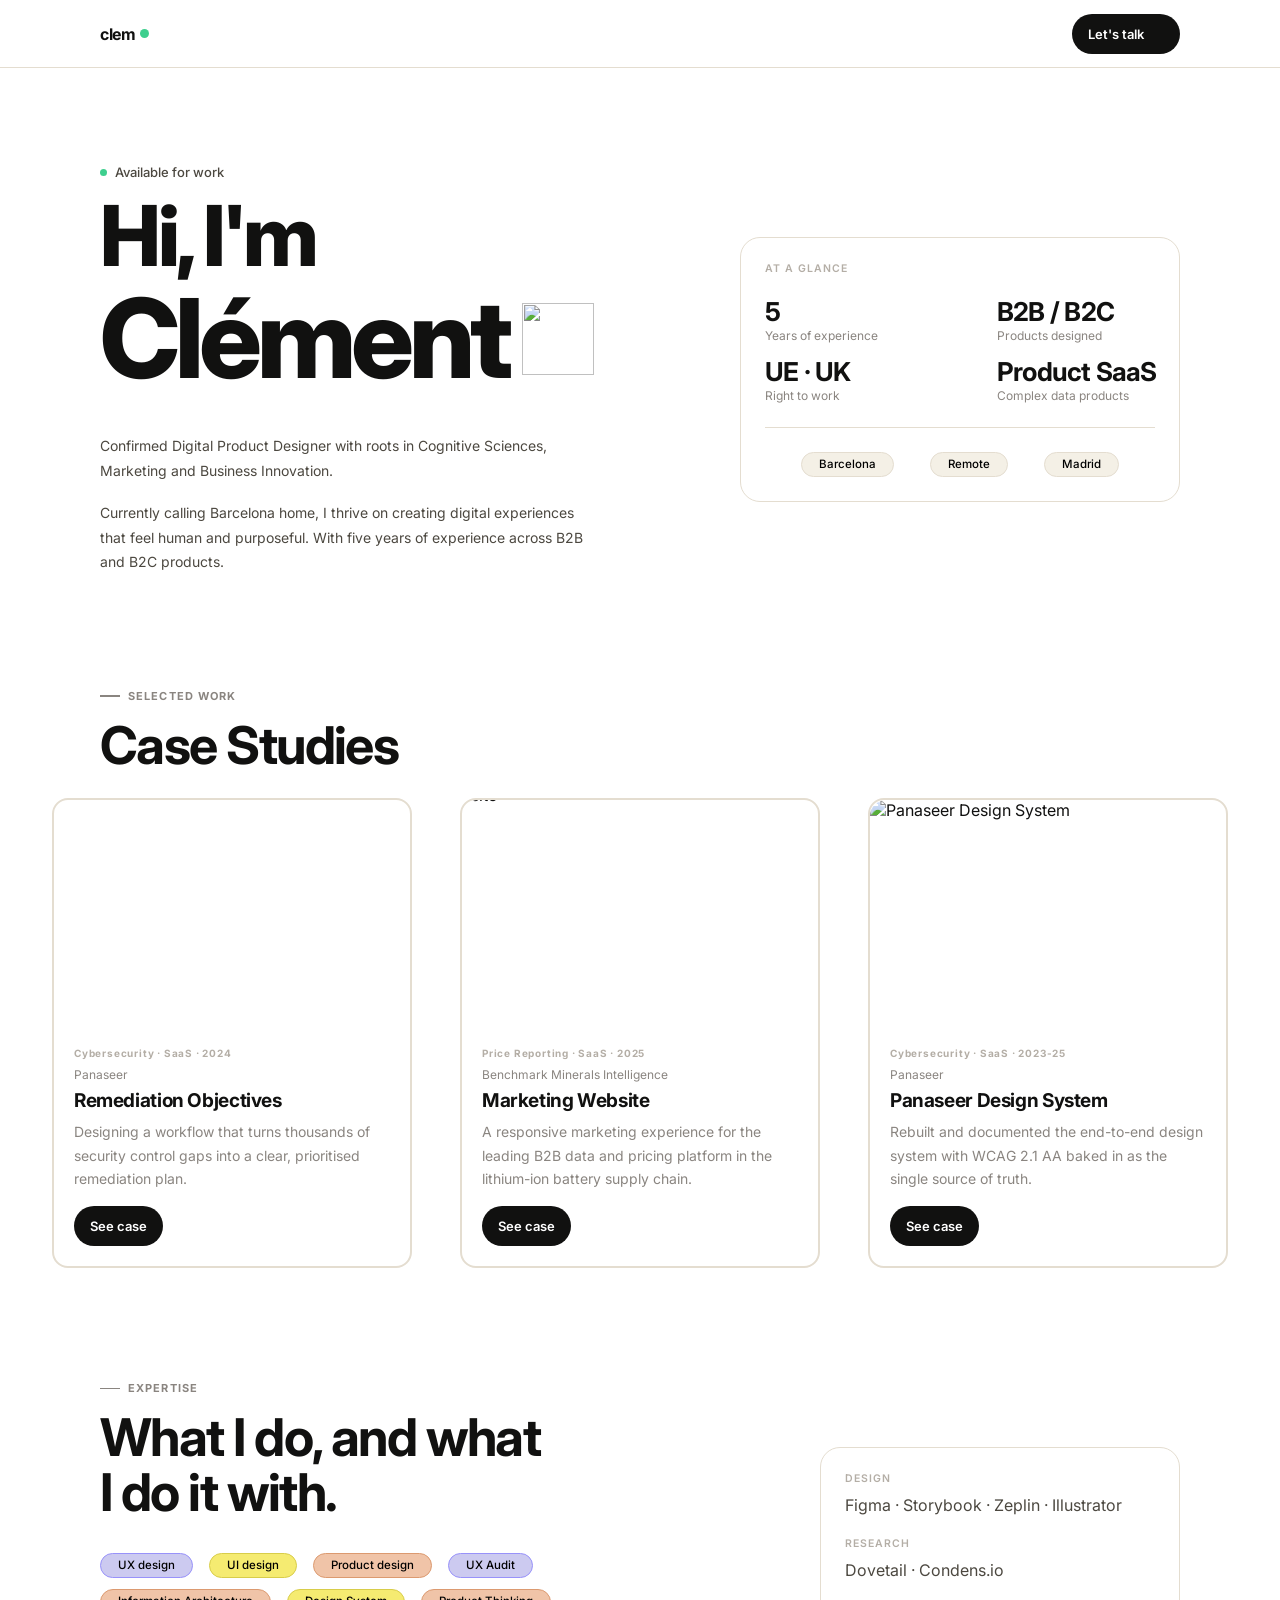
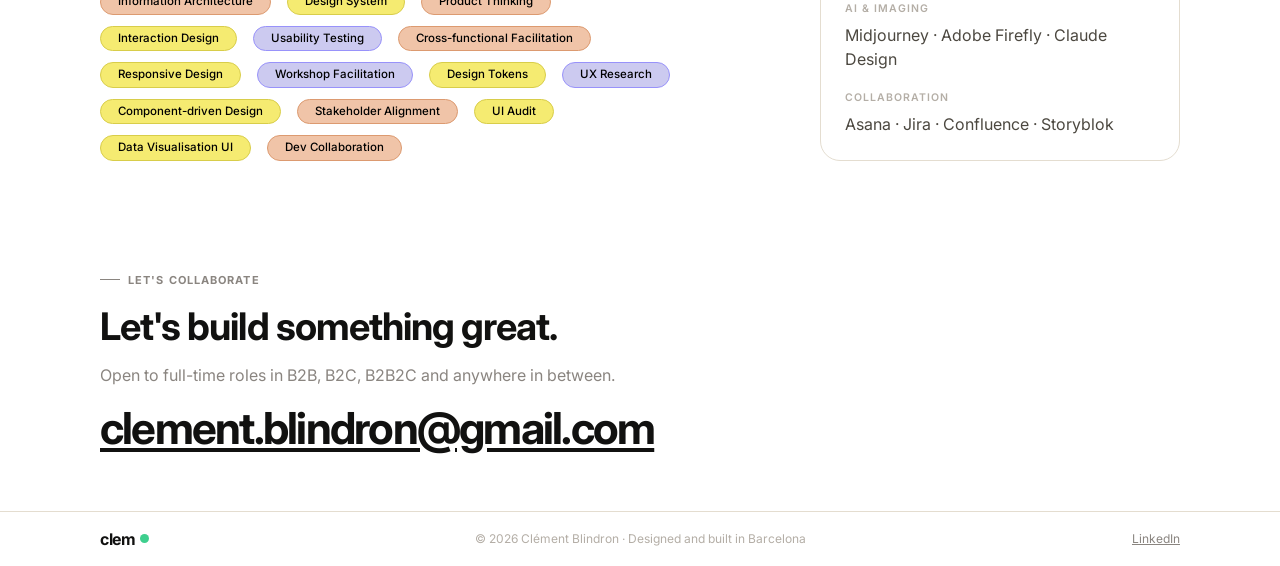
==== commit b4da9081: "Update index.html" ====
--- a/index.html
+++ b/index.html
@@ -284,20 +284,20 @@
       /* Tighter gap at tablet/mobile — Figma nodes 145:4027, 280:5970: gap-[16px] */
       .hero-name-row { gap: 16px; }
       /* Extra pt-16px wrapper present in Figma at tablet/mobile — node 457:9919 */
-      .hero-online { padding-top: calc(22.857px + 16px); }
+      .hero-online { padding-top: calc(24px + 16px); }
     }
 
     /* ── Hero Online indicator — image-based component ──────── */
-    /* Figma: 80×80px container, p-22.857px, inner image 68.571px */
+    /* Figma: 84×84px container, p-24px, inner image 72px */
     /* Nodes 334:1653 (desktop), 55:575 (1280), 145:4027 (tablet), 280:5970 (mobile) */
     @keyframes hero-online-pulse {
       0%, 100% { opacity: 1;    transform: scale(1); }
       50%       { opacity: 0.85; transform: scale(1.04); }
     }
     .hero-online {
-      width: 80px;
-      height: 80px;
-      padding: 22.857px;
+      width: 84px;
+      height: 84px;
+      padding: 24px;
       display: flex;
       align-items: center;
       justify-content: center;
@@ -306,8 +306,8 @@
     }
     .hero-online__inner {
       position: relative;
-      width: 68.571px;
-      height: 68.571px;
+      width: 72px;
+      height: 72px;
       flex-shrink: 0;
     }
     .hero-online__inner img {
@@ -355,7 +355,7 @@
               </h1>
               <div class="hero-online" aria-hidden="true">
                 <div class="hero-online__inner">
-                  <img src="https://www.figma.com/api/mcp/asset/9937507d-0aaf-481f-8093-10424ef861a6" alt="" />
+                  <img src="https://www.figma.com/api/mcp/asset/af84a6e6-c3a7-47a4-a8a8-978354a0c2a9" alt="" />
                 </div>
               </div>
             </div>
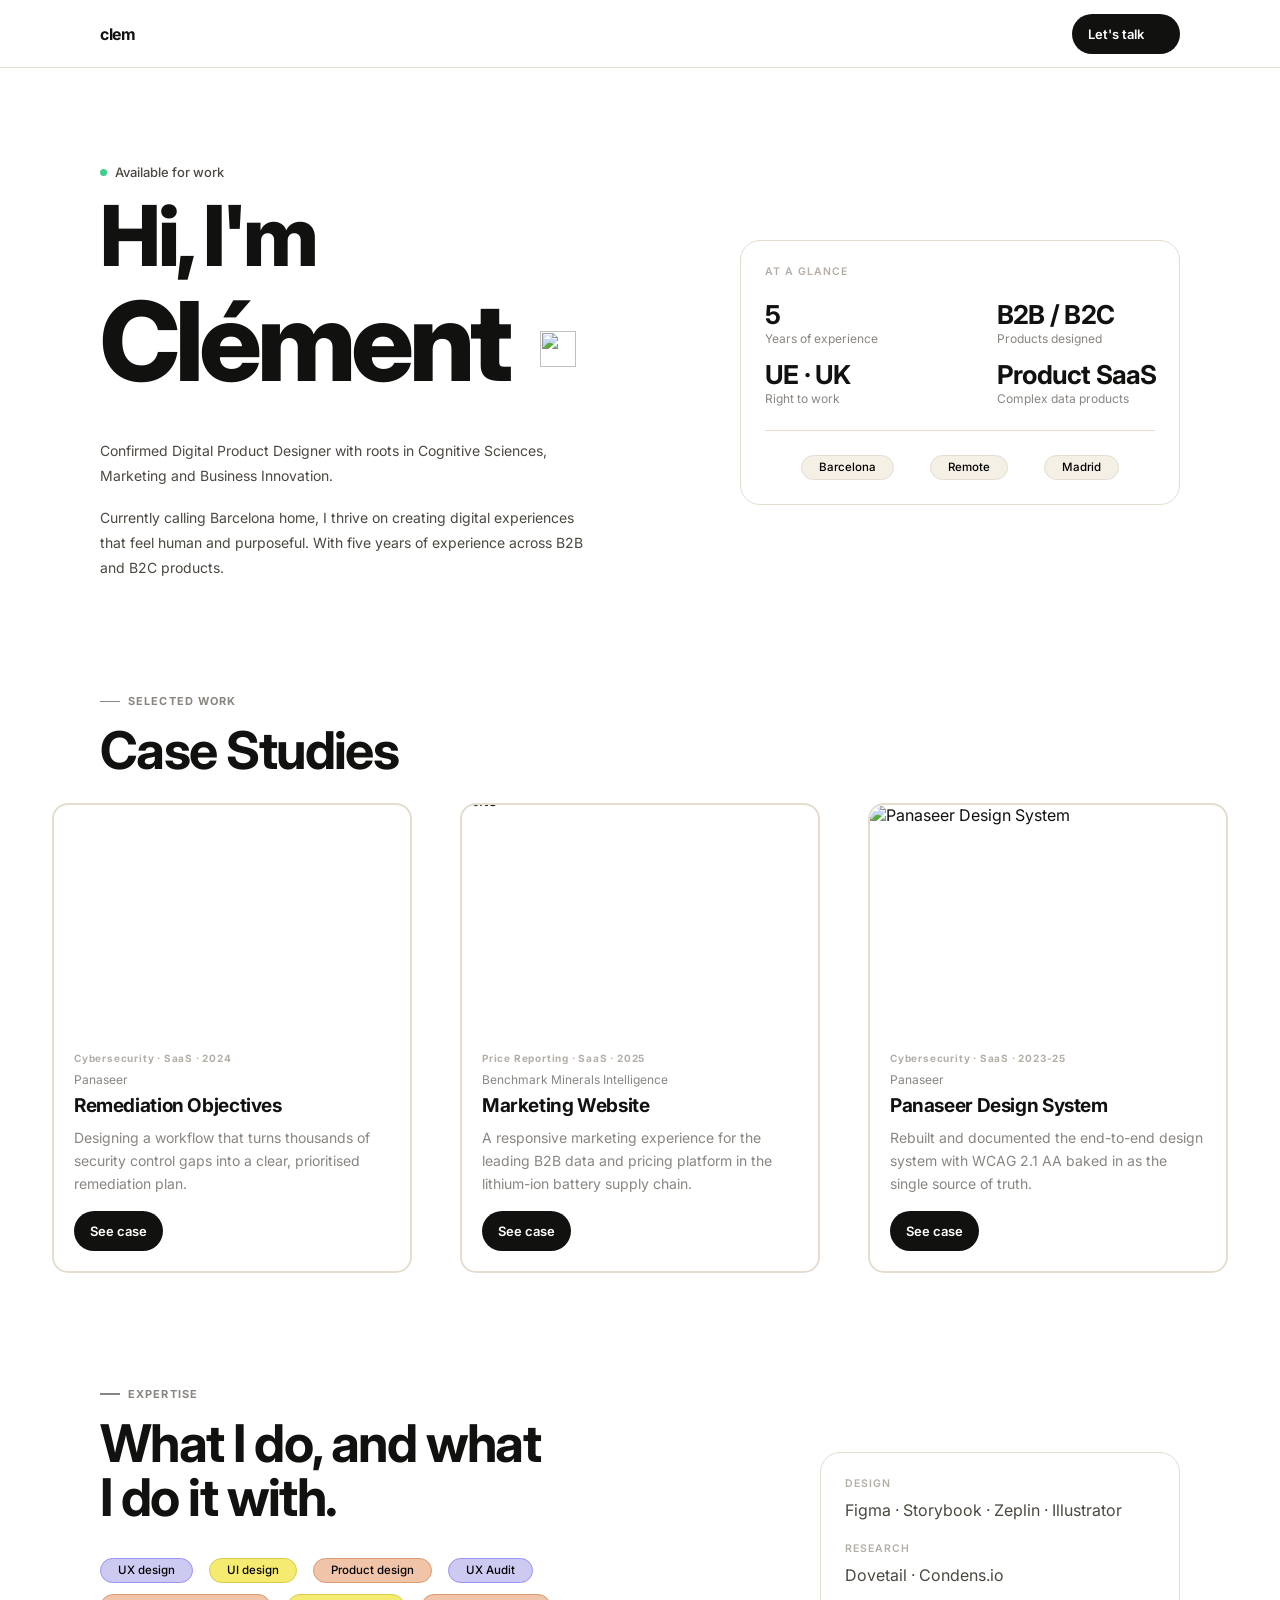
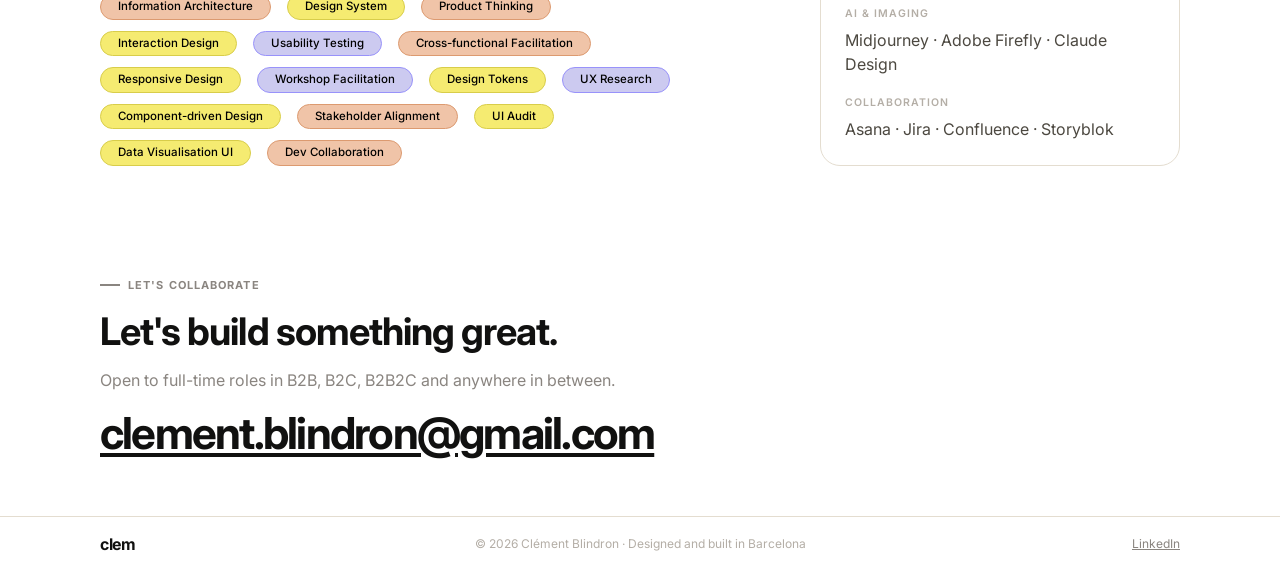
==== commit 8f2775d3: "updates" ====
--- a/index.html
+++ b/index.html
@@ -283,31 +283,28 @@
       .hero-name-short { display: inline; }
       /* Tighter gap at tablet/mobile — Figma nodes 145:4027, 280:5970: gap-[16px] */
       .hero-name-row { gap: 16px; }
-      /* Extra pt-16px wrapper present in Figma at tablet/mobile — node 457:9919 */
-      .hero-online { padding-top: calc(24px + 16px); }
+      /* pt-16px wrapper baked into base padding-top:40px — no tablet override needed */
     }
 
     /* ── Hero Online indicator — image-based component ──────── */
-    /* Figma: 84×84px container, p-24px, inner image 72px */
+    /* Figma: big variant — p-24px Online + pt-16px wrapper, inner image 36px */
     /* Nodes 334:1653 (desktop), 55:575 (1280), 145:4027 (tablet), 280:5970 (mobile) */
     @keyframes hero-online-pulse {
       0%, 100% { opacity: 1;    transform: scale(1); }
       50%       { opacity: 0.85; transform: scale(1.04); }
     }
     .hero-online {
-      width: 84px;
-      height: 84px;
       padding: 24px;
-      display: flex;
-      align-items: center;
-      justify-content: center;
+      padding-top: 40px; /* 24px Online + 16px wrapper = 40px */
+      display: flex;
+      align-items: flex-start;
       flex-shrink: 0;
       animation: hero-online-pulse 2.5s ease-in-out infinite;
     }
     .hero-online__inner {
       position: relative;
-      width: 72px;
-      height: 72px;
+      width: 36px;
+      height: 36px;
       flex-shrink: 0;
     }
     .hero-online__inner img {
@@ -328,7 +325,7 @@
       <div class="header-inner">
         <a href="index.html" class="logo">
           clem
-          <span class="logo-dot" aria-hidden="true"></span>
+          <img class="logo-dot" src="https://www.figma.com/api/mcp/asset/bb812529-b02b-4815-a7a5-4ec8e4bef838" alt="" aria-hidden="true" />
         </a>
         <a href="mailto:clement.blindron@gmail.com" class="btn-cta">
           Let's talk
@@ -355,7 +352,7 @@
               </h1>
               <div class="hero-online" aria-hidden="true">
                 <div class="hero-online__inner">
-                  <img src="https://www.figma.com/api/mcp/asset/af84a6e6-c3a7-47a4-a8a8-978354a0c2a9" alt="" />
+                  <img src="https://www.figma.com/api/mcp/asset/cf0a638c-3806-4715-8b52-7ca49d764e43" alt="" />
                 </div>
               </div>
             </div>
@@ -546,7 +543,7 @@
       <div class="footer-inner">
         <div class="logo">
           clem
-          <span class="logo-dot" aria-hidden="true"></span>
+          <img class="logo-dot" src="https://www.figma.com/api/mcp/asset/bb812529-b02b-4815-a7a5-4ec8e4bef838" alt="" aria-hidden="true" />
         </div>
         <p class="footer-copy">© 2026 Clément Blindron · Designed and built in Barcelona</p>
         <a href="https://www.linkedin.com/in/clement-blindron/" class="footer-link" target="_blank" rel="noopener noreferrer">LinkedIn</a>
--- a/style.css
+++ b/style.css
@@ -151,7 +151,7 @@
   width: 9px;
   height: 9px;
   border-radius: 50%;
-  background: #3ecf8e; /* teal green — Figma Online indicator Default: size-[9px] */
+  display: block; /* image-based — Figma Online small 1: size-[9px], p-[6px] */
   flex-shrink: 0;
   animation: dot-pulse 2s ease-out infinite;
 }
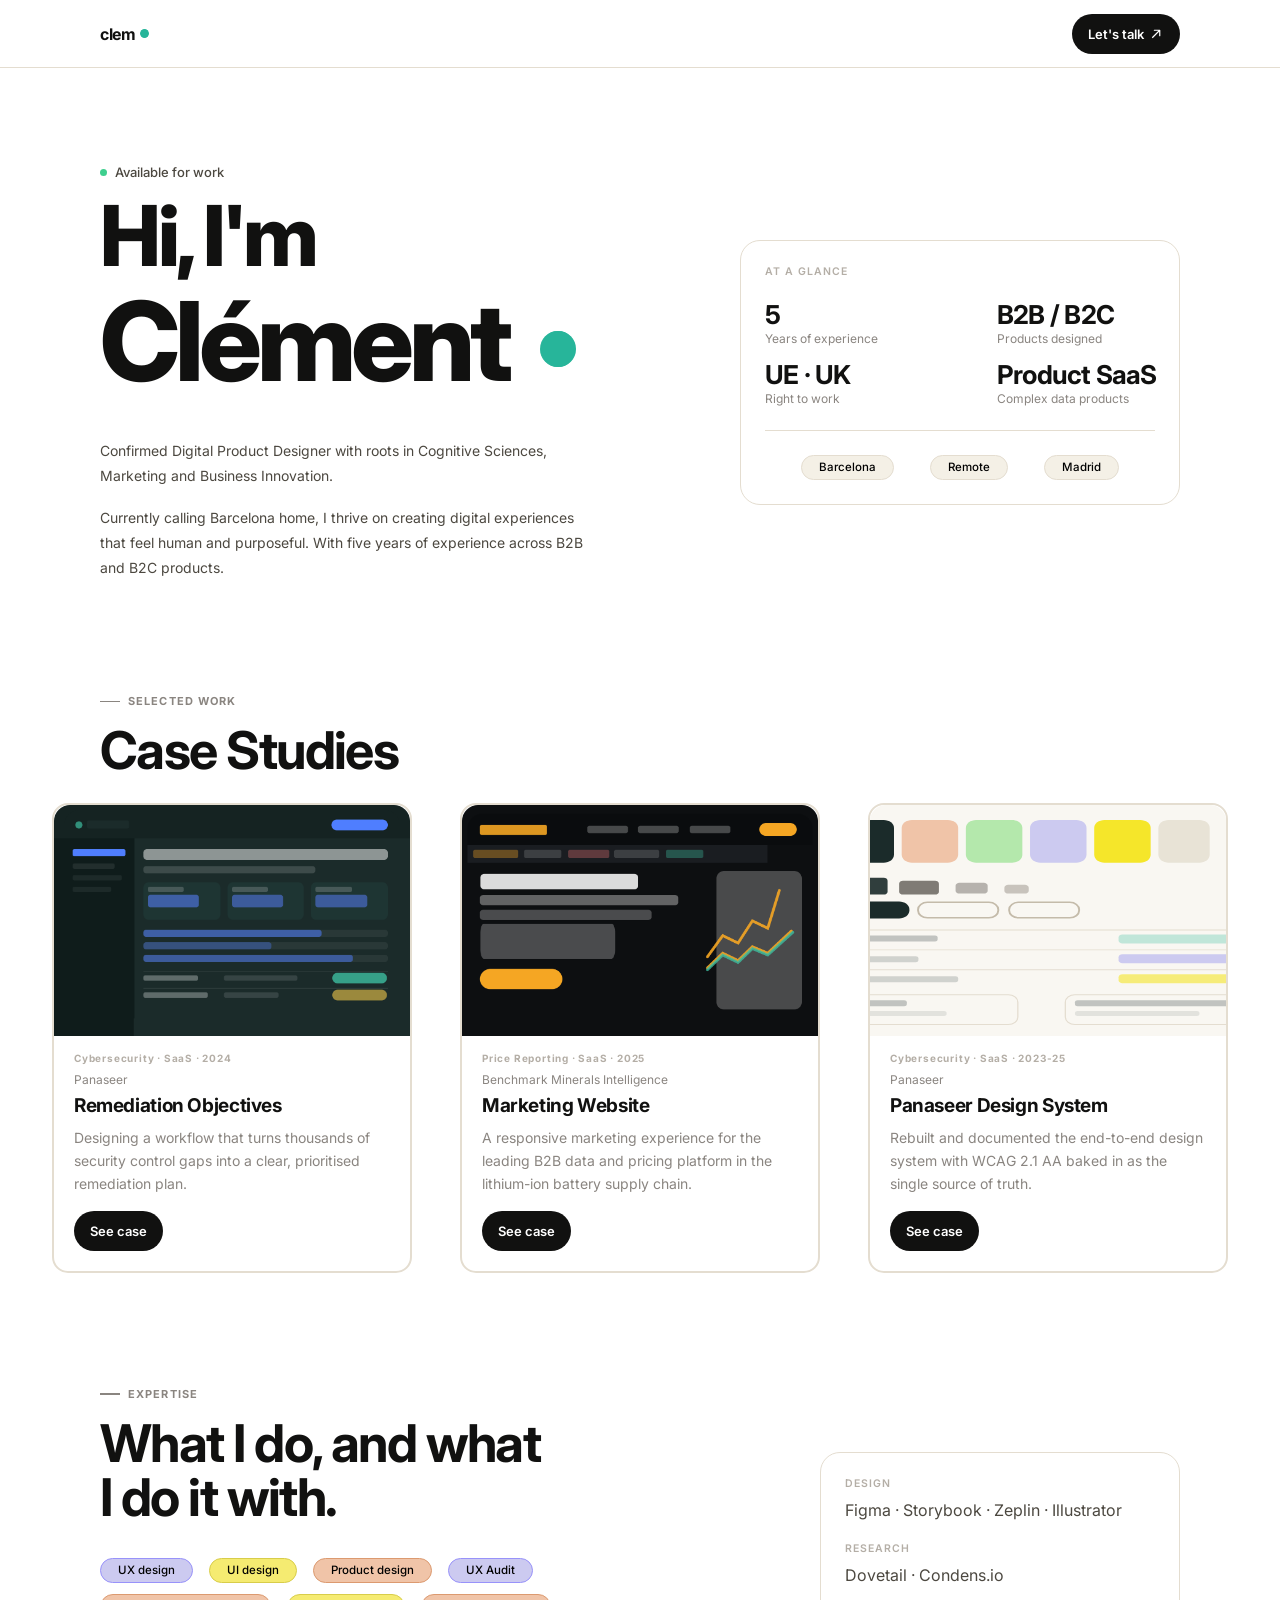
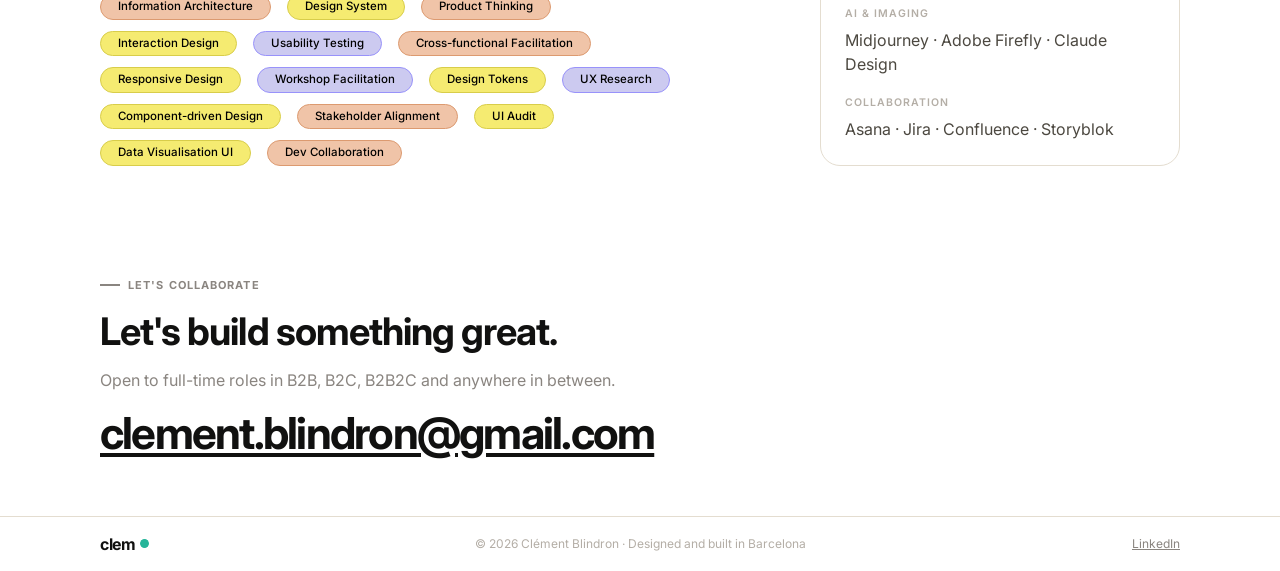
==== commit cc922210: "chore: localise assets + add custom domain" ====
--- a/index.html
+++ b/index.html
@@ -325,11 +325,11 @@
       <div class="header-inner">
         <a href="index.html" class="logo">
           clem
-          <img class="logo-dot" src="https://www.figma.com/api/mcp/asset/bb812529-b02b-4815-a7a5-4ec8e4bef838" alt="" aria-hidden="true" />
+          <img class="logo-dot" src="./assets/bb812529-b02b-4815-a7a5-4ec8e4bef838.svg" alt="" aria-hidden="true" />
         </a>
         <a href="mailto:clement.blindron@gmail.com" class="btn-cta">
           Let's talk
-          <img class="arrow-icon" src="https://www.figma.com/api/mcp/asset/349dc878-f32c-4fcf-86f8-975a71416065" alt="" aria-hidden="true" />
+          <img class="arrow-icon" src="./assets/349dc878-f32c-4fcf-86f8-975a71416065.svg" alt="" aria-hidden="true" />
         </a>
       </div>
     </header>
@@ -352,7 +352,7 @@
               </h1>
               <div class="hero-online" aria-hidden="true">
                 <div class="hero-online__inner">
-                  <img src="https://www.figma.com/api/mcp/asset/cf0a638c-3806-4715-8b52-7ca49d764e43" alt="" />
+                  <img src="./assets/cf0a638c-3806-4715-8b52-7ca49d764e43.svg" alt="" />
                 </div>
               </div>
             </div>
@@ -414,7 +414,7 @@
           <!-- Card 1: Remediation Objectives -->
           <a href="remediation.html" class="project-card" aria-label="View Remediation Objectives case study">
             <div class="project-card__thumb project-card__thumb--zoom-rem">
-              <img src="https://www.figma.com/api/mcp/asset/09cb75fc-0529-451d-9caa-139558b177b0"
+              <img src="./assets/09cb75fc-0529-451d-9caa-139558b177b0.png"
                    alt="Remediation Objectives — Panaseer dashboard UI" loading="lazy" />
             </div>
             <div class="project-card__body">
@@ -431,7 +431,7 @@
           <!-- Card 2: BMI Marketing Website -->
           <a href="bmi.html" class="project-card" aria-label="View Benchmark Mineral Intelligence case study">
             <div class="project-card__thumb project-card__thumb--zoom-bmi">
-              <img src="https://www.figma.com/api/mcp/asset/4e9725f4-896f-419d-b420-4db07662e819"
+              <img src="./assets/4e9725f4-896f-419d-b420-4db07662e819.png"
                    alt="Benchmark Mineral Intelligence — marketing website" loading="lazy" />
             </div>
             <div class="project-card__body">
@@ -448,7 +448,7 @@
           <!-- Card 3: Panaseer Design System -->
           <a href="#" class="project-card" aria-label="Panaseer Design System — coming soon">
             <div class="project-card__thumb">
-              <img src="https://www.figma.com/api/mcp/asset/70d9cff3-1306-4cf8-af7f-ea0b4b6aa13c"
+              <img src="./assets/70d9cff3-1306-4cf8-af7f-ea0b4b6aa13c.svg"
                    alt="Panaseer Design System" loading="lazy" />
             </div>
             <div class="project-card__body">
@@ -543,7 +543,7 @@
       <div class="footer-inner">
         <div class="logo">
           clem
-          <img class="logo-dot" src="https://www.figma.com/api/mcp/asset/bb812529-b02b-4815-a7a5-4ec8e4bef838" alt="" aria-hidden="true" />
+          <img class="logo-dot" src="./assets/bb812529-b02b-4815-a7a5-4ec8e4bef838.svg" alt="" aria-hidden="true" />
         </div>
         <p class="footer-copy">© 2026 Clément Blindron · Designed and built in Barcelona</p>
         <a href="https://www.linkedin.com/in/clement-blindron/" class="footer-link" target="_blank" rel="noopener noreferrer">LinkedIn</a>
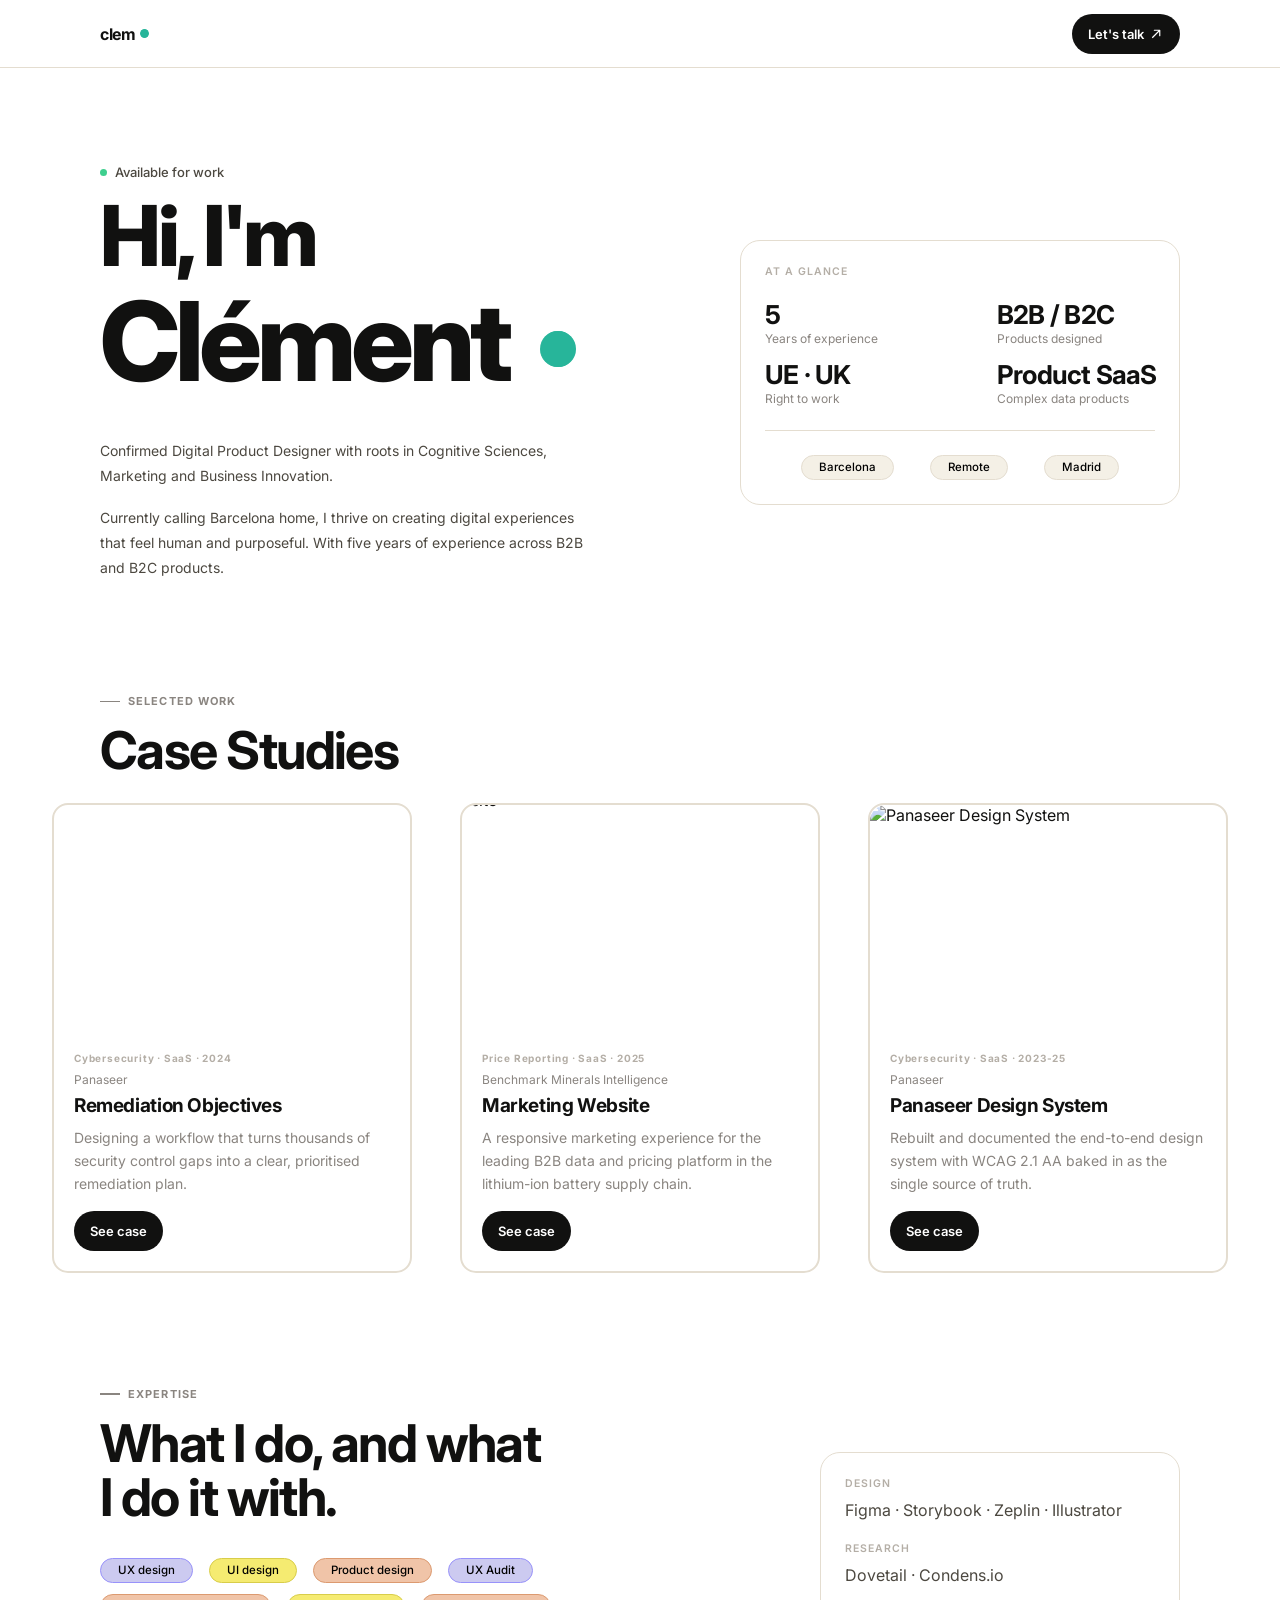
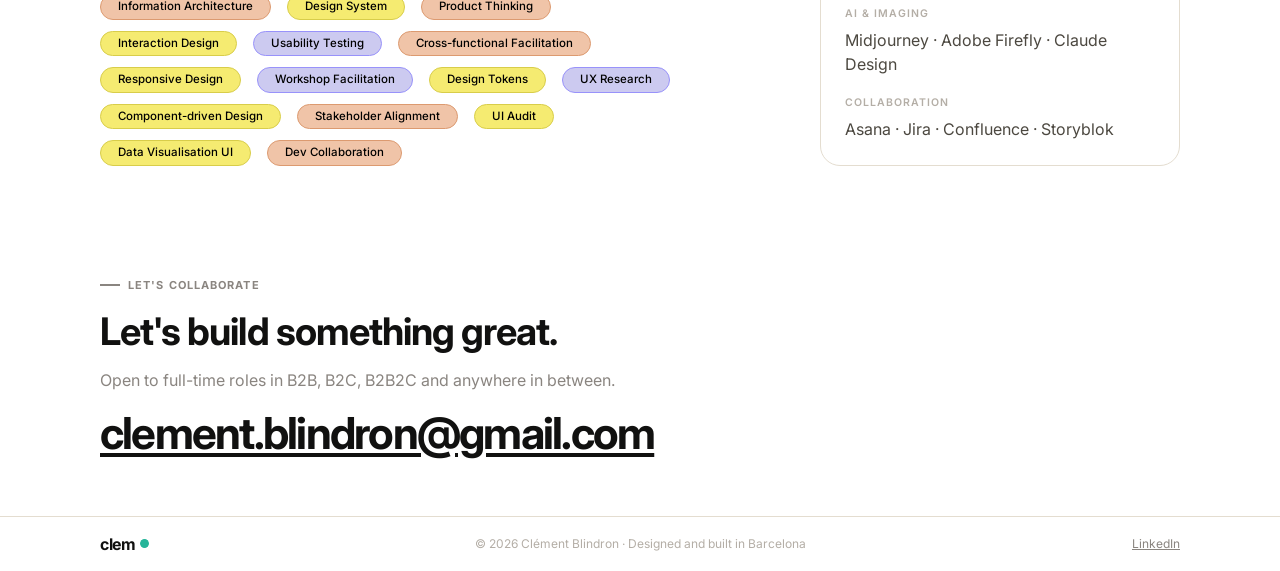
==== commit faa3af3f: "updates" ====
--- a/index.html
+++ b/index.html
@@ -414,7 +414,7 @@
           <!-- Card 1: Remediation Objectives -->
           <a href="remediation.html" class="project-card" aria-label="View Remediation Objectives case study">
             <div class="project-card__thumb project-card__thumb--zoom-rem">
-              <img src="./assets/09cb75fc-0529-451d-9caa-139558b177b0.png"
+              <img src="./assets/ecb0f354-bf47-48ac-97ae-45356b72cb75.png"
                    alt="Remediation Objectives — Panaseer dashboard UI" loading="lazy" />
             </div>
             <div class="project-card__body">
@@ -431,7 +431,7 @@
           <!-- Card 2: BMI Marketing Website -->
           <a href="bmi.html" class="project-card" aria-label="View Benchmark Mineral Intelligence case study">
             <div class="project-card__thumb project-card__thumb--zoom-bmi">
-              <img src="./assets/4e9725f4-896f-419d-b420-4db07662e819.png"
+              <img src="./assets/42e90052-a4f8-4c08-b75d-5e6f16475ea4.png"
                    alt="Benchmark Mineral Intelligence — marketing website" loading="lazy" />
             </div>
             <div class="project-card__body">
@@ -448,7 +448,7 @@
           <!-- Card 3: Panaseer Design System -->
           <a href="#" class="project-card" aria-label="Panaseer Design System — coming soon">
             <div class="project-card__thumb">
-              <img src="./assets/70d9cff3-1306-4cf8-af7f-ea0b4b6aa13c.svg"
+              <img src="./assets/8a56d0a6-91ff-47f1-a86c-a559fa8bdd94.png"
                    alt="Panaseer Design System" loading="lazy" />
             </div>
             <div class="project-card__body">
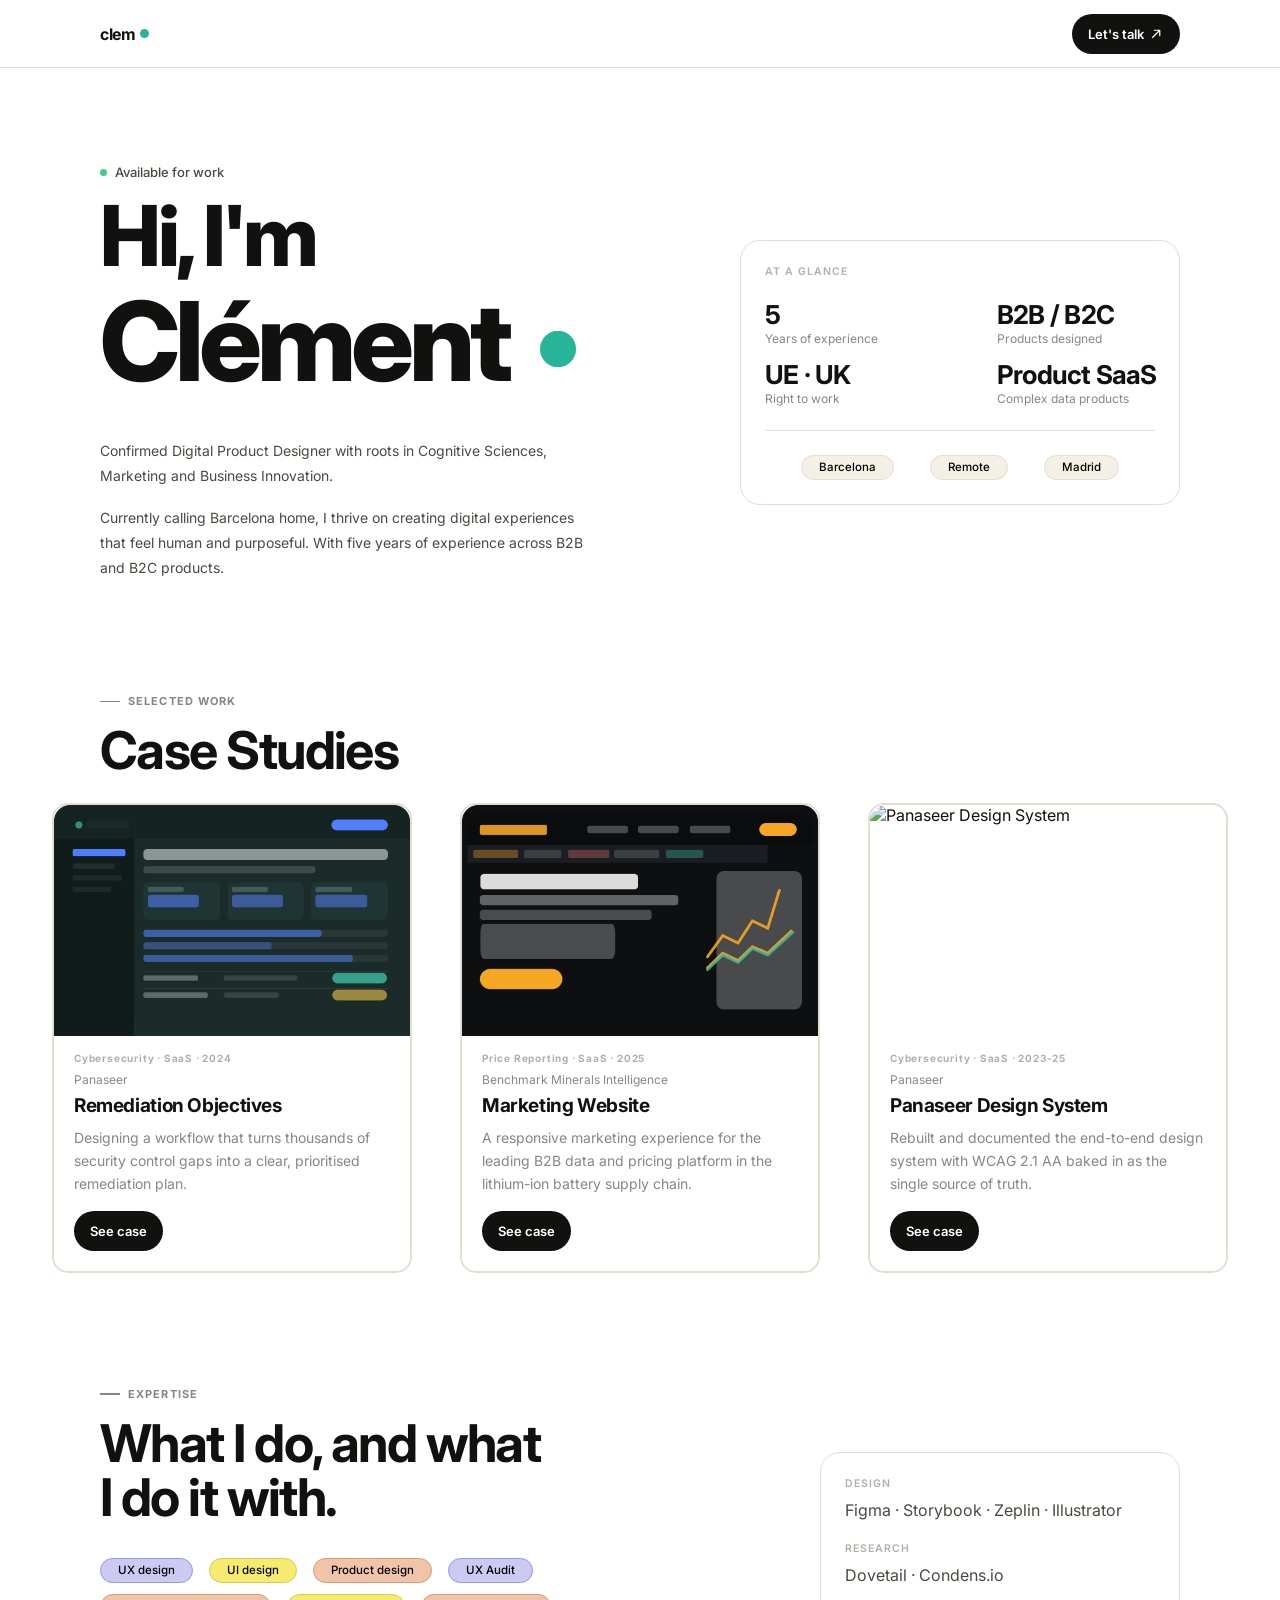
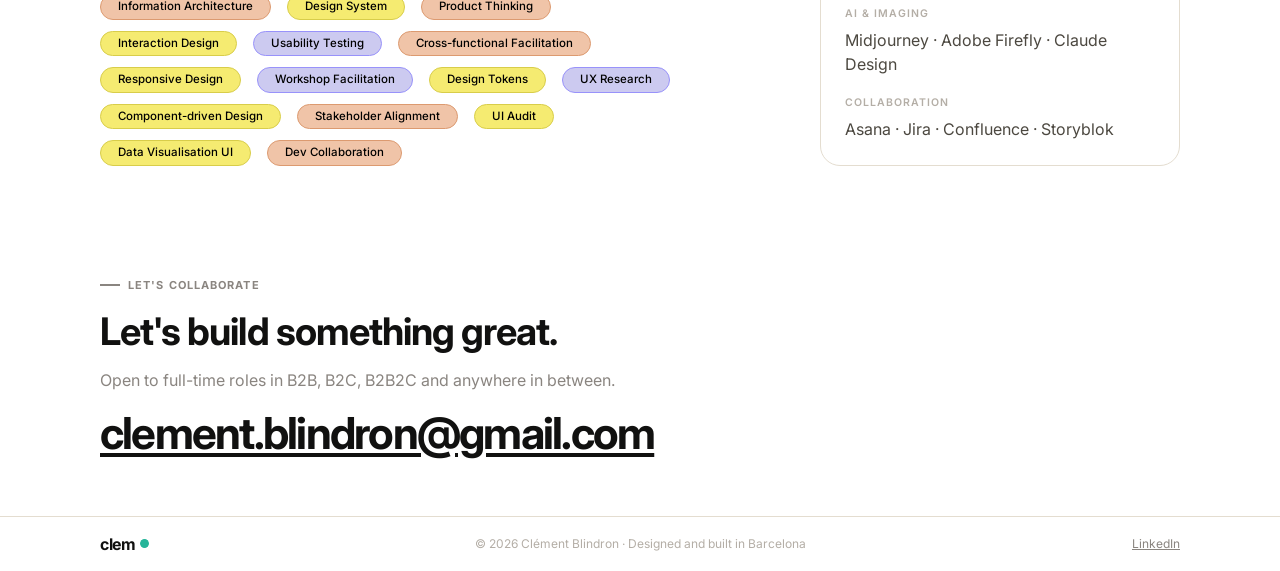
==== commit c92e45a7: "updates" ====
--- a/index.html
+++ b/index.html
@@ -448,7 +448,7 @@
           <!-- Card 3: Panaseer Design System -->
           <a href="#" class="project-card" aria-label="Panaseer Design System — coming soon">
             <div class="project-card__thumb">
-              <img src="./assets/8a56d0a6-91ff-47f1-a86c-a559fa8bdd94.png"
+              <img src="./assets/c2685693-48ef-458f-ac86-1f7a71c8576d.png"
                    alt="Panaseer Design System" loading="lazy" />
             </div>
             <div class="project-card__body">
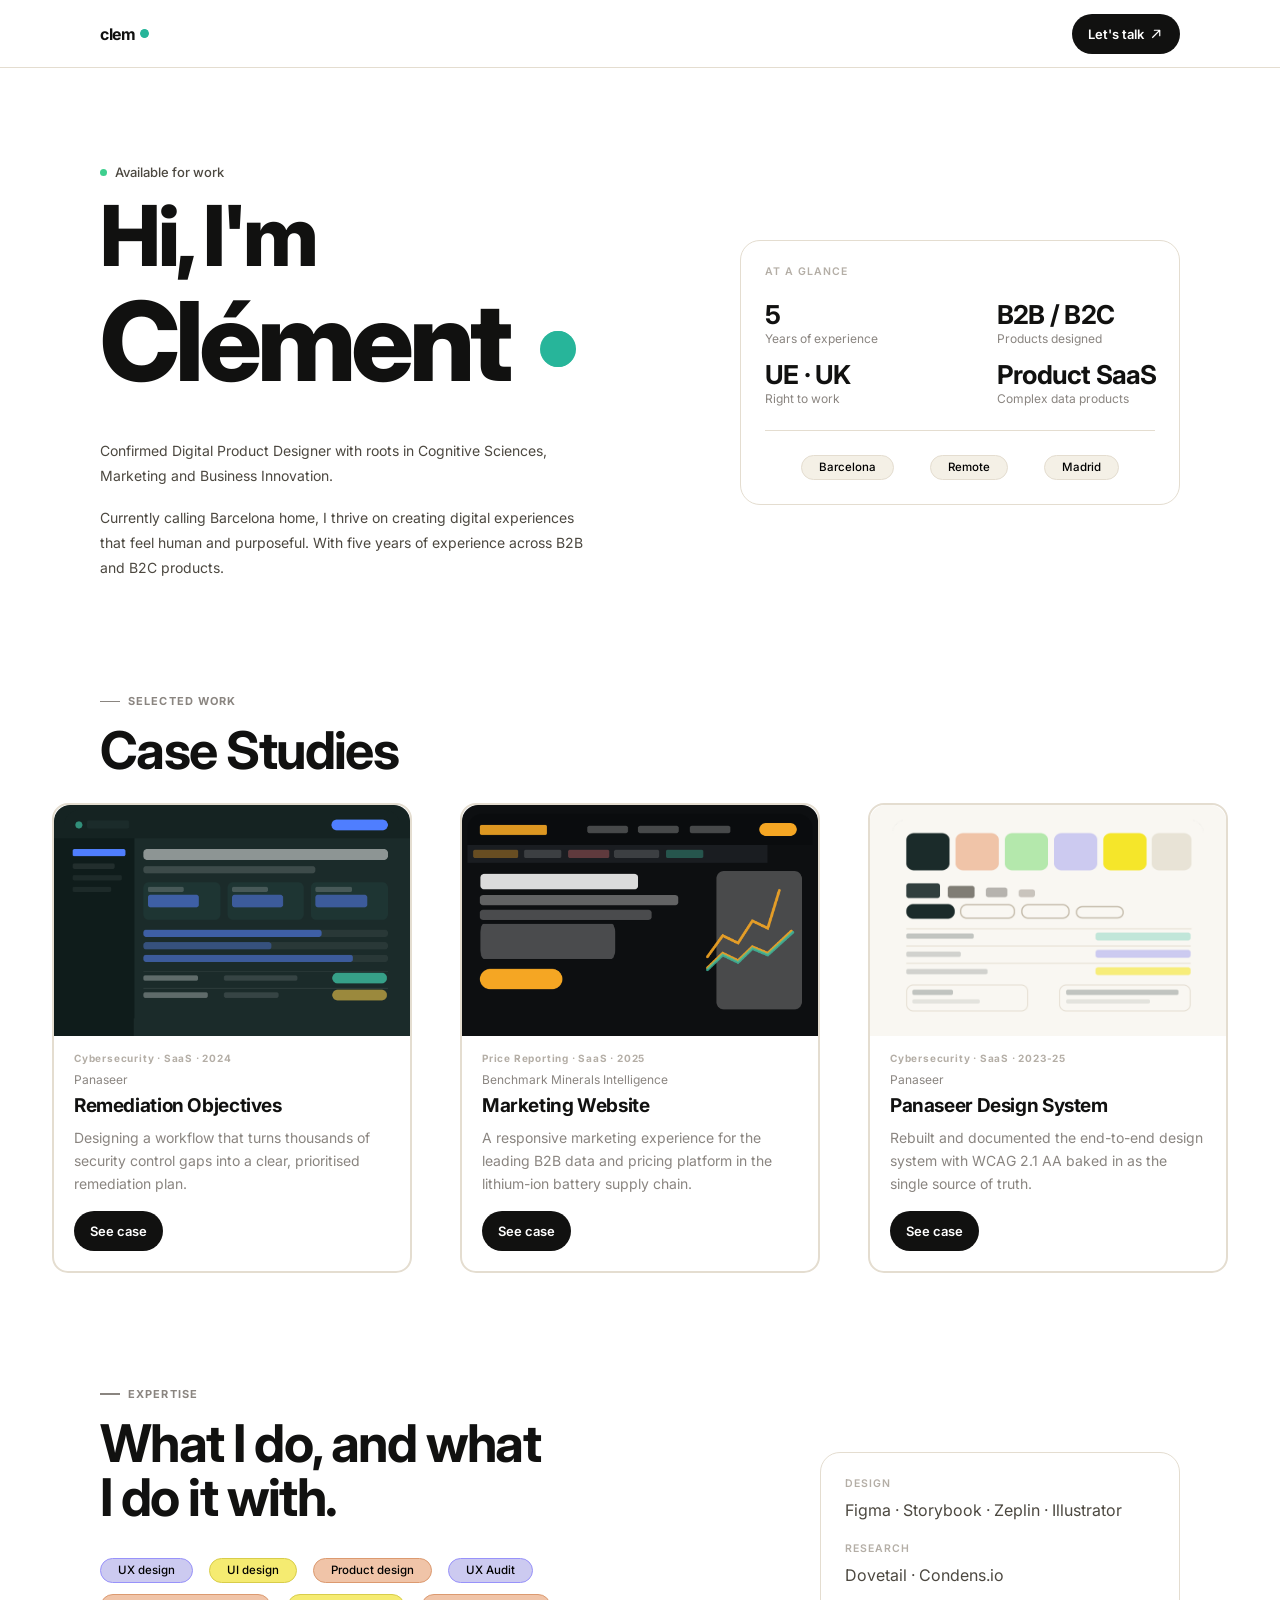
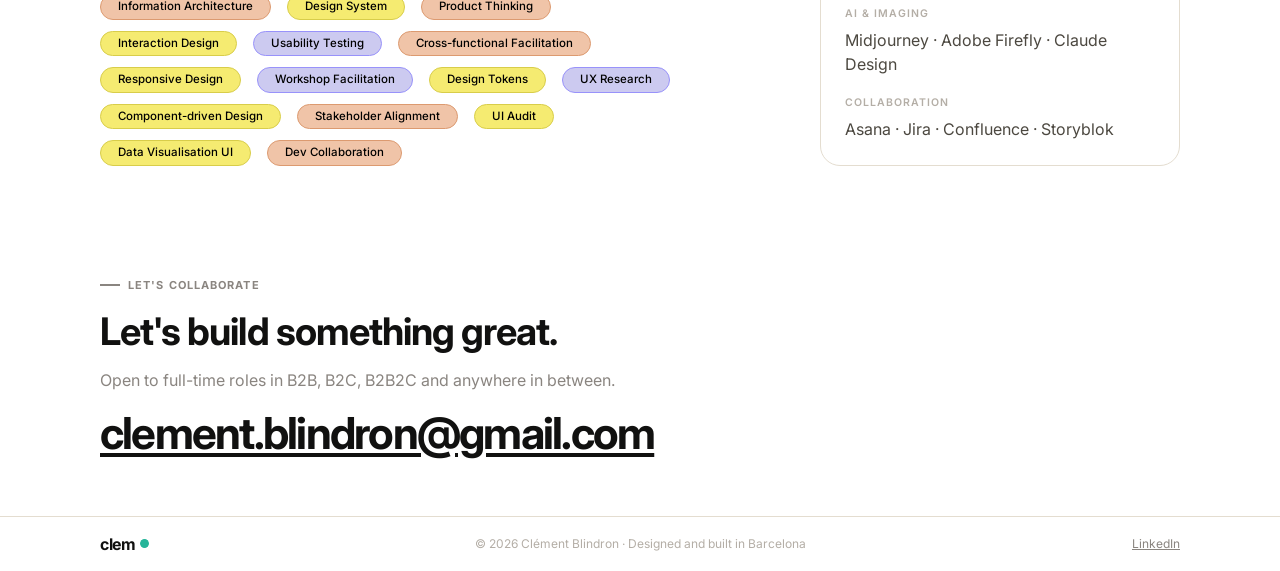
==== commit bdf0bd92: "updates" ====
--- a/index.html
+++ b/index.html
@@ -448,7 +448,7 @@
           <!-- Card 3: Panaseer Design System -->
           <a href="#" class="project-card" aria-label="Panaseer Design System — coming soon">
             <div class="project-card__thumb">
-              <img src="./assets/c2685693-48ef-458f-ac86-1f7a71c8576d.png"
+              <img src="./assets/e00bfd32-7eeb-4ce4-8d43-77586cd1f1fb.png"
                    alt="Panaseer Design System" loading="lazy" />
             </div>
             <div class="project-card__body">
